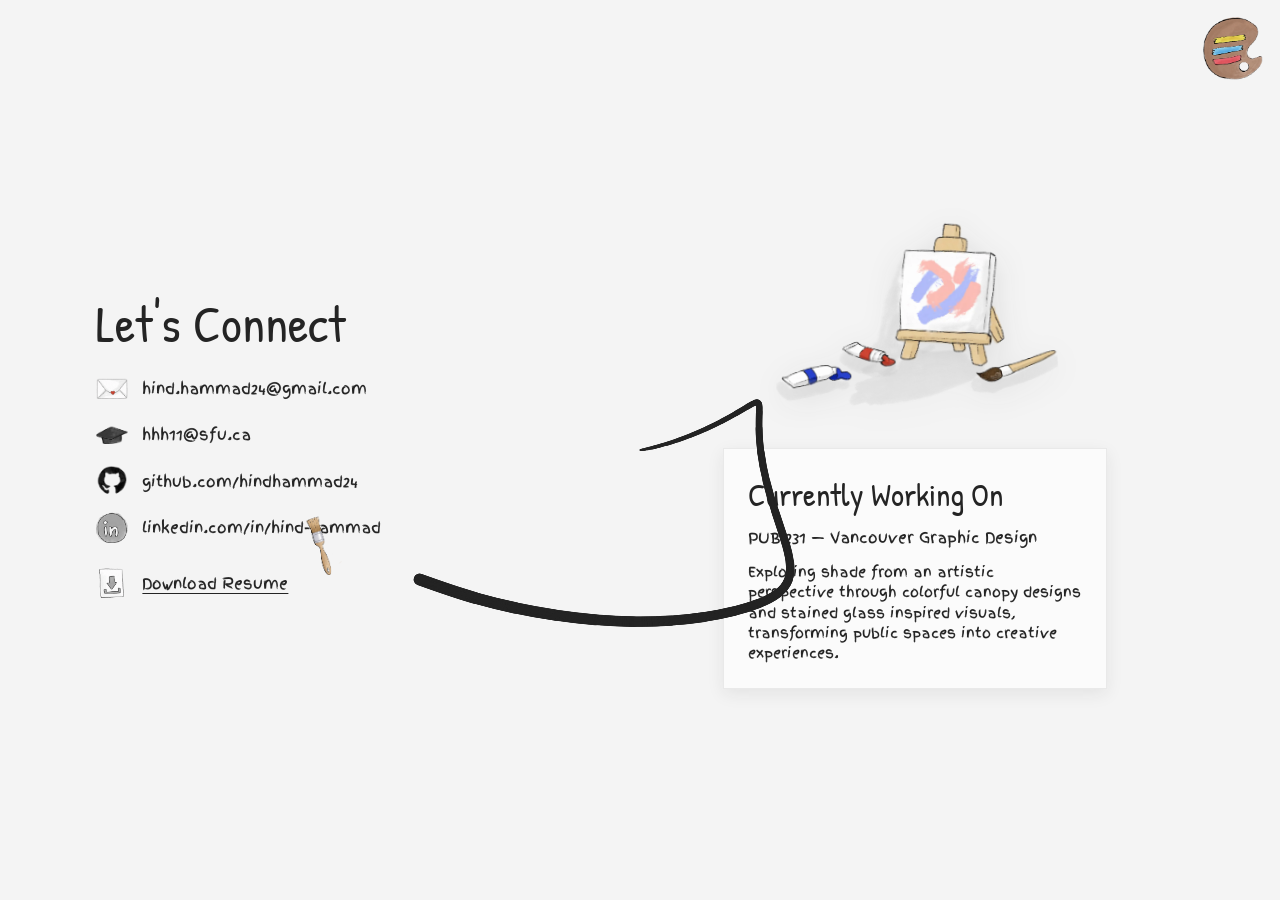
==== contact.html @ f07acc49 "Updated portfolio content with contactme" ====
<!DOCTYPE html>
<html lang="en">

<head>

    <meta charset="UTF-8" />
    <meta name="viewport" content="width=device-width, initial-scale=1.0" />

    <title>Contact | Hind Hammad</title>


    <!-- Global Styles ------------------------------------>

    <link rel="stylesheet" href="global/base.css">
    <link rel="stylesheet" href="global/cursor.css">
    <link rel="stylesheet" href="global/navbar.css">

    <!-- Contact Section --------------------------------->

    <link rel="stylesheet" href="sections/contact/contact.css">


</head>


<body>


    <!-- Paint Brush Cursor ------------------------------------->

    <canvas id="paint-canvas"></canvas>

    <div class="paint-cursor"></div>



    <!-- Paint Palette Navigation -------------------------------->

    <nav class="paint-nav" aria-label="Main navigation">


        <!-- Paint swatches -->

        <div class="paint-nav-swatches" id="paintNavSwatches">


            <a class="paint-swatch paint-swatch-1"
               href="index.html"
               aria-label="Home">


                <img class="swatch-image swatch-basic"
                     src="assets/navigation/swatch-basic.webp"
                     alt=""
                     aria-hidden="true">


                <img class="swatch-image swatch-colour"
                     src="assets/navigation/blue.webp"
                     alt=""
                     aria-hidden="true">


                <span>
                    Home
                </span>


            </a>




            <a class="paint-swatch paint-swatch-2"
               href="index.html#studio"
               aria-label="About me">


                <img class="swatch-image swatch-basic"
                     src="assets/navigation/swatch-basic.webp"
                     alt=""
                     aria-hidden="true">


                <img class="swatch-image swatch-colour"
                     src="assets/navigation/green.webp"
                     alt=""
                     aria-hidden="true">


                <span>
                    About Me
                </span>


            </a>




            <a class="paint-swatch paint-swatch-3"
               href="projects.html"
               aria-label="Projects">


                <img class="swatch-image swatch-basic"
                     src="assets/navigation/swatch-basic.webp"
                     alt=""
                     aria-hidden="true">


                <img class="swatch-image swatch-colour"
                     src="assets/navigation/yellow.webp"
                     alt=""
                     aria-hidden="true">


                <span>
                    Projects
                </span>


            </a>




            <a class="paint-swatch paint-swatch-4 active"
               href="contact.html"
               aria-label="Contact">


                <img class="swatch-image swatch-basic"
                     src="assets/navigation/swatch-basic.webp"
                     alt=""
                     aria-hidden="true">


                <img class="swatch-image swatch-colour"
                     src="assets/navigation/purple.webp"
                     alt=""
                     aria-hidden="true">


                <span>
                    Contact
                </span>


            </a>



        </div>




        <!-- Palette menu button -->

        <button class="paint-palette-button"
                id="paintPaletteButton"
                type="button"
                aria-label="Open navigation menu"
                aria-expanded="false"
                aria-controls="paintNavSwatches">


            <img class="palette-image palette-basic"
                 src="assets/navigation/palette-basic.webp"
                 alt=""
                 aria-hidden="true">


            <img class="palette-image palette-colour"
                 src="assets/navigation/palette-colour.webp"
                 alt=""
                 aria-hidden="true">


            <span class="visually-hidden">
                Menu
            </span>


        </button>


    </nav>





    <!-- Contact Section ---------------------------------------->


    <main>


        <section class="contact-section" id="contact">


            <div class="contact-container">



                <!-- Contact Information ----------------------->


                <div class="contact-info">


                    <h1>
                        Let's Connect
                    </h1>



                    <div class="contact-links">



                        <a href="mailto:hind.hammad24@gmail.com"
                           class="contact-link">


                            <div class="contact-icon">

                                <img class="icon-normal"
                                     src="assets/contact/email.webp"
                                     alt="Email">


                                <img class="icon-focus"
                                     src="assets/contact/email-focus.webp"
                                     alt="">


                            </div>


                            <span>
                                hind.hammad24@gmail.com
                            </span>


                        </a>






                        <a href="mailto:hhh11@sfu.ca"
                           class="contact-link">


                            <div class="contact-icon">

                                <img class="icon-normal"
                                     src="assets/contact/sfu.webp"
                                     alt="SFU Email">


                                <img class="icon-focus"
                                     src="assets/contact/sfu-focus.webp"
                                     alt="">


                            </div>


                            <span>
                                hhh11@sfu.ca
                            </span>


                        </a>







                        <a href="https://github.com/hindhammad24"
                           target="_blank"
                           class="contact-link">


                            <div class="contact-icon">


                                <img class="icon-normal"
                                     src="assets/contact/github.webp"
                                     alt="GitHub">


                                <img class="icon-focus"
                                     src="assets/contact/github-focus.webp"
                                     alt="">


                            </div>


                            <span>
                                github.com/hindhammad24
                            </span>


                        </a>







                        <a href="https://www.linkedin.com/in/hind-hammad/"
                           target="_blank"
                           class="contact-link">


                            <div class="contact-icon">


                                <img class="icon-normal"
                                     src="assets/contact/linkedin.webp"
                                     alt="LinkedIn">


                                <img class="icon-focus"
                                     src="assets/contact/linkedin-focus.webp"
                                     alt="">


                            </div>


                            <span>
                                linkedin.com/in/hind-hammad
                            </span>


                        </a>







                        <a href="assets/Hind_Hammad_Resume.pdf"
                           download
                           class="contact-link">


                            <div class="contact-icon">


                                <img class="icon-normal"
                                     src="assets/contact/resume.webp"
                                     alt="Resume">


                                <img class="icon-focus"
                                     src="assets/contact/resume-focus.webp"
                                     alt="">


                            </div>


                            <span>
                                Download Resume
                            </span>


                        </a>



                    </div>



                </div>







                <!-- Currently Working On ---------------------->



                <div class="current-work">



                    <img class="current-work-image"
                         src="assets/contact/currently-working.webp"
                         alt="Currently working on illustration">





                    <div class="current-work-content">


                        <h2>
                            Currently Working On
                        </h2>



                        <h3>
                            PUB 231 — Vancouver Graphic Design
                        </h3>



                        <p>
                            Exploring shade from an artistic perspective
                            through colorful canopy designs and stained
                            glass inspired visuals, transforming public
                            spaces into creative experiences.
                        </p>



                    </div>



                </div>




            </div>



        </section>



    </main>




    <!-- Scripts --------------------------------------------->

    <script src="global/cursor.js"></script>
    <script src="global/navbar.js"></script>
    <script src="sections/contact/contact.js"></script>


</body>


</html>
---- global/base.css ----
/* Design Rules---------------------------------------------- */
@import url('https://fonts.googleapis.com/css2?family=Finger+Paint&family=Patrick+Hand&display=swap');

:root {
  --bg: #F4F4F4;
  --white: #FFFFFF;
  --text: #242424;
  --text-soft: #000000;
  --surface: rgba(255, 255, 255, 0.70);
  --surface-hover: rgba(255, 255, 255, .35);
  --border-light: rgba(36, 36, 36, .08);

  --font-main: 'Finger Paint', cursive;
  --font-elegant: "Patrick Hand", cursive;

  --shadow-frame:
    0 .06rem 0 rgba(36, 36, 36, .08),
    0 .75rem 1.75rem rgba(0, 0, 0, .05),
    0 2.5rem 4.4rem rgba(0, 0, 0, .08);
}

/* General --------------------------------------------------- */
* {
  box-sizing: border-box;
}

body {
  margin: 0;
  overflow-x: hidden;
  font-family: var(--font-main);
  background: var(--bg);
  color: var(--text);
}

body.board-open {
  overflow: hidden;
}
---- global/cursor.css ----
/* Paint Brush Cursor -------------------------------------- */
html,
body {
  cursor: none;
}

#paint-canvas {
  position: fixed;
  inset: 0;
  z-index: 9998;
  pointer-events: none;
}

.paint-cursor {
  position: fixed;
  width: 6rem;
  height: 6rem;

  background-image: url("../assets/cursor/brush.webp");
  background-size: contain;
  background-repeat: no-repeat;

  pointer-events: none;
  transform: translate(-50%, -50%);

  z-index: 9999;
}


@media (max-width: 75rem) {
  .paint-cursor {
    width: 4rem;
    height: 4rem;
  }
}

@media (max-width: 48rem) {
   .paint-cursor {
    width: 3rem;
    height: 3rem;
  }
}
---- global/navbar.css ----
/* Paint Palette Navigation --------------------------------- */

.paint-nav {
  --palette-size: clamp(3rem, 9vw, 4rem);
  --swatch-width: clamp(6rem, 13vw, 9rem);
  --swatch-height: clamp(2rem, 5vw, 3rem);

  position: fixed;
  top: 1rem;
  right: 1rem;
  z-index: 2000;

  width: var(--palette-size);
  height: var(--palette-size);

  pointer-events: none;
}

/* Palette button ------------------------------------------- */

.paint-palette-button {
  position: absolute;
  top: 0;
  right: 0;
  z-index: 20;

  width: var(--palette-size);
  height: var(--palette-size);

  margin: 0;
  padding: 0;

  border: 0;
  background: transparent;

  cursor: pointer;
  pointer-events: auto;

  transition:
    transform 0.35s cubic-bezier(.2, .8, .2, 1),
    filter 0.35s ease;
}

.paint-palette-button:hover {
  transform: scale(1.06) rotate(3deg);
}

.paint-palette-button:active {
  transform: scale(0.98) rotate(-2deg);
}

.paint-palette-button:focus-visible {
  outline: 0.15rem solid currentColor;
  outline-offset: 0.3rem;
  border-radius: 50%;
}

.palette-image {
  position: absolute;
  inset: 0;

  width: 100%;
  height: 100%;

  object-fit: contain;

  transition:
    opacity 0.3s ease,
    transform 0.4s cubic-bezier(.2, .8, .2, 1);
}

.palette-basic {
  opacity: 1;
}

.palette-colour {
  opacity: 0;
}

/* Show coloured palette when hovered, focused, or open */

.paint-palette-button:hover .palette-basic,
.paint-palette-button:focus-visible .palette-basic,
.paint-nav.is-open .palette-basic {
  opacity: 0;
}

.paint-palette-button:hover .palette-colour,
.paint-palette-button:focus-visible .palette-colour,
.paint-nav.is-open .palette-colour {
  opacity: 1;
}

.paint-nav.is-open .paint-palette-button {
  transform: rotate(8deg);
}

/* Swatch container ----------------------------------------- */

.paint-nav-swatches {
  position: absolute;
  top: 0;
  right: 0;

  width: var(--palette-size);
  height: var(--palette-size);

  pointer-events: none;
}

/* Individual swatches -------------------------------------- */

.paint-swatch {
  position: absolute;
  top: 50%;
  right: 50%;
  z-index: 5;

  width: var(--swatch-width);
  height: var(--swatch-height);

  color: var(--text, #242424);
  text-decoration: none;

  opacity: 0;
  visibility: hidden;

  transform:
    translate(50%, -50%)
    translate(0, 0)
    rotate(0deg)
    scale(0.3);

  transform-origin: right center;

  pointer-events: none;

  transition:
    transform 0.55s cubic-bezier(.18, .89, .32, 1.28),
    opacity 0.25s ease,
    visibility 0s linear 0.55s,
    filter 0.25s ease;

  transition-delay: 0s;
}

.swatch-image {
  position: absolute;
  inset: 0;

  width: 100%;
  height: 100%;

  object-fit: contain;

  transition:
    opacity 0.25s ease,
    transform 0.3s ease;
}

.swatch-basic {
  opacity: 1;
}

.swatch-colour {
  opacity: 0;
}

/* Swatch text */

.paint-swatch span {
  position: absolute;
  inset: 0;
  z-index: 3;

  display: flex;
  align-items: center;
  justify-content: center;

  padding: 0.5rem 1rem;

  color: inherit;

  font-family: inherit;
  font-size: clamp(0.72rem, 1vw, 0.92rem);
  font-weight: 700;
  line-height: 1;
  text-align: center;
  white-space: nowrap;

  pointer-events: none;

  transition:
    transform 0.3s ease,
    color 0.3s ease;
}

/* Open menu ------------------------------------------------- */

.paint-nav.is-open .paint-nav-swatches {
  pointer-events: auto;
}

.paint-nav.is-open .paint-swatch {
  opacity: 1;
  visibility: visible;
  pointer-events: auto;

  transition:
    transform 0.55s cubic-bezier(.18, .89, .32, 1.28),
    opacity 0.25s ease,
    visibility 0s linear 0s,
    filter 0.25s ease;
}

/*
  These positions create a curved fan opening to the left
  and downward from the palette.
*/

.paint-nav.is-open .paint-swatch-1 {
  transform:
    translate(50%, -50%)
    translate(-6rem, 0.5rem)
    rotate(-4deg)
    scale(1);

  transition-delay: 0.04s;
}

.paint-nav.is-open .paint-swatch-2 {
  transform:
    translate(50%, -50%)
    translate(-13rem, 0.2rem)
    rotate(3deg)
    scale(1);

  transition-delay: 0.08s;
}

.paint-nav.is-open .paint-swatch-3 {
  transform:
    translate(50%, -50%)
    translate(-20rem, 0.6rem)
    rotate(-2deg)
    scale(1);

  transition-delay: 0.12s;
}

.paint-nav.is-open .paint-swatch-4 {
  transform:
    translate(50%, -50%)
    translate(-27rem, 0.1rem)
    rotate(4deg)
    scale(1);

  transition-delay: 0.16s;
}

/* Swatch hover and keyboard focus -------------------------- */
.paint-nav.is-open .paint-swatch-1:hover,
.paint-nav.is-open .paint-swatch-1:focus-visible {
  transform:
    translate(50%, -50%)
    translate(-6rem, 0.5rem)
    rotate(-2deg)
    scale(1.14);
}

.paint-nav.is-open .paint-swatch-2:hover,
.paint-nav.is-open .paint-swatch-2:focus-visible {
  transform:
    translate(50%, -50%)
    translate(-13rem, 0.2rem)
    rotate(5deg)
    scale(1.14);
}

.paint-nav.is-open .paint-swatch-3:hover,
.paint-nav.is-open .paint-swatch-3:focus-visible {
  transform:
    translate(50%, -50%)
    translate(-20rem, 0.6rem)
    rotate(0deg)
    scale(1.14);
}

.paint-nav.is-open .paint-swatch-4:hover,
.paint-nav.is-open .paint-swatch-4:focus-visible {
  transform:
    translate(50%, -50%)
    translate(-27rem, 0.1rem)
    rotate(6deg)
    scale(1.14);
}

.paint-swatch:hover .swatch-basic,
.paint-swatch:focus-visible .swatch-basic {
  opacity: 0;
}

.paint-swatch:hover .swatch-colour,
.paint-swatch:focus-visible .swatch-colour {
  opacity: 1;
}

.paint-swatch:hover span,
.paint-swatch:focus-visible span {
  transform: scale(1.02);
}

.paint-swatch:focus-visible {
  outline: 0.15rem solid currentColor;
  outline-offset: 0.15rem;
}

/* Screen-reader-only text ---------------------------------- */

.visually-hidden {
  position: absolute;

  width: 1px;
  height: 1px;

  padding: 0;
  margin: -1px;

  overflow: hidden;
  clip: rect(0, 0, 0, 0);
  white-space: nowrap;

  border: 0;
}

/* Smaller screens ------------------------------------------ */

@media (max-width: 700px) {
  .paint-nav {
    --palette-size: 5.5rem;
    --swatch-width: 9rem;
    --swatch-height: 3.4rem;

    top: 0.6rem;
    right: 0.6rem;
  }

  .paint-nav.is-open .paint-swatch-1 {
    transform:
      translate(50%, -50%)
      translate(-5rem, 1rem)
      rotate(-6deg)
      scale(1);
  }

  .paint-nav.is-open .paint-swatch-2 {
    transform:
      translate(50%, -50%)
      translate(-5.8rem, 4.2rem)
      rotate(-3deg)
      scale(1);
  }

  .paint-nav.is-open .paint-swatch-3 {
    transform:
      translate(50%, -50%)
      translate(-6rem, 7.4rem)
      rotate(1deg)
      scale(1);
  }

  .paint-nav.is-open .paint-swatch-4 {
    transform:
      translate(50%, -50%)
      translate(-5.8rem, 10.6rem)
      rotate(4deg)
      scale(1);
  }

}

/* Reduced-motion accessibility ----------------------------- */

@media (prefers-reduced-motion: reduce) {
  .paint-palette-button,
  .palette-image,
  .paint-swatch,
  .swatch-image,
  .paint-swatch span {
    transition-duration: 0.01ms !important;
    animation-duration: 0.01ms !important;
  }
}
---- sections/contact/contact.css ----
/* CONTACT SECTION -------------------------------------------- */


.contact-section {

    width: 100%;
    min-height: 100svh;

    display: flex;
    align-items: center;
    justify-content: center;

    padding:
        clamp(5rem, 8vw, 8rem)
        clamp(1.25rem, 4vw, 4rem);

}





.contact-container {

    width: min(100%, 68rem);

    display: grid;

    grid-template-columns:
        minmax(0, .9fr)
        minmax(0, 1fr);

    gap: clamp(2.5rem, 5vw, 5rem);

    align-items: center;

}





/* CONTACT INFORMATION --------------------------------------- */


.contact-info {

    display: flex;

    flex-direction: column;

    gap: clamp(1.2rem, 2vw, 2rem);

}





.contact-info h1 {

    margin: 0;

    font-family: var(--font-elegant);

    font-size: clamp(2.5rem, 4vw, 4rem);

    font-weight: 500;

    line-height: .9;

    color: var(--text);

}





.contact-links {

    display: flex;

    flex-direction: column;

    gap: .9rem;

}





.contact-link {

    display: flex;

    align-items: center;

    gap: .9rem;

    text-decoration: none;

    color: var(--text);

    font-family: var(--font-main);

    font-size: clamp(.9rem, 1.2vw, 1.1rem);

    transition:
        transform .3s ease;

}





.contact-link:hover {

    transform: translateX(.35rem);

}





/* ICONS ---------------------------------------------------- */


.contact-icon {

    position: relative;

    width: clamp(2rem, 2.5vw, 2.5rem);

    aspect-ratio: 1;

    flex-shrink: 0;

}





.contact-icon img {

    position: absolute;

    inset: 0;

    width: 100%;

    height: 100%;

    object-fit: contain;

    transition:
        opacity .25s ease,
        transform .25s ease;

}





.icon-focus {

    opacity: 0;

}





.contact-link:hover .icon-normal {

    opacity: 0;

}





.contact-link:hover .icon-focus {

    opacity: 1;

    transform: scale(1.08);

}






/* RESUME --------------------------------------------------- */


.contact-link:last-child {

    margin-top: .6rem;

}





.contact-link:last-child span {

    text-decoration: underline;

    text-underline-offset: .25rem;

}







/* CURRENTLY WORKING ON ------------------------------------ */


.current-work {

    position: relative;

    display: flex;

    flex-direction: column;

    align-items: center;

    gap: clamp(1rem, 2vw, 1.5rem);

}





.current-work-image {

    width:

        clamp(12rem, 22vw, 18rem);

    height: auto;

    object-fit: contain;

    transform: rotate(-2deg);


    filter:

        drop-shadow(0 .6rem 1rem rgba(36,36,36,.12));


    transition:

        transform .4s ease;

}





.current-work:hover .current-work-image {

    transform:

        rotate(1deg)

        translateY(-.35rem);

}







.current-work-content {


    width: min(100%, 24rem);


    padding:

        clamp(1rem, 2vw, 1.5rem);


    background:

        rgba(255,255,255,.7);


    border:

        1px solid var(--border-light);


    box-shadow:

        0 .3rem 1rem rgba(36,36,36,.08);


}





.current-work-content h2 {


    margin: 0 0 .6rem;


    font-family: var(--font-elegant);


    font-size: clamp(1.8rem, 2.5vw, 2.5rem);


    font-weight: 500;


}





.current-work-content h3 {


    margin: 0 0 .8rem;


    font-family: var(--font-main);


    font-size: clamp(.9rem, 1.2vw, 1.1rem);


    font-weight: 400;


}





.current-work-content p {


    margin: 0;


    font-family: var(--font-main);


    line-height: 1.5;


    font-size: clamp(.85rem, 1vw, 1rem);


}







/* RESPONSIVE ---------------------------------------------- */


@media (max-width: 900px) {


    .contact-container {

        grid-template-columns: 1fr;

        gap: 3rem;

    }



    /* Contact stays first */

    .contact-info {

        order: 1;

    }



    .current-work {

        order: 2;

    }



}







@media (max-width: 500px) {


    .contact-section {

        padding-top: 6rem;

    }



    .contact-link {

        font-size: .95rem;

    }


}
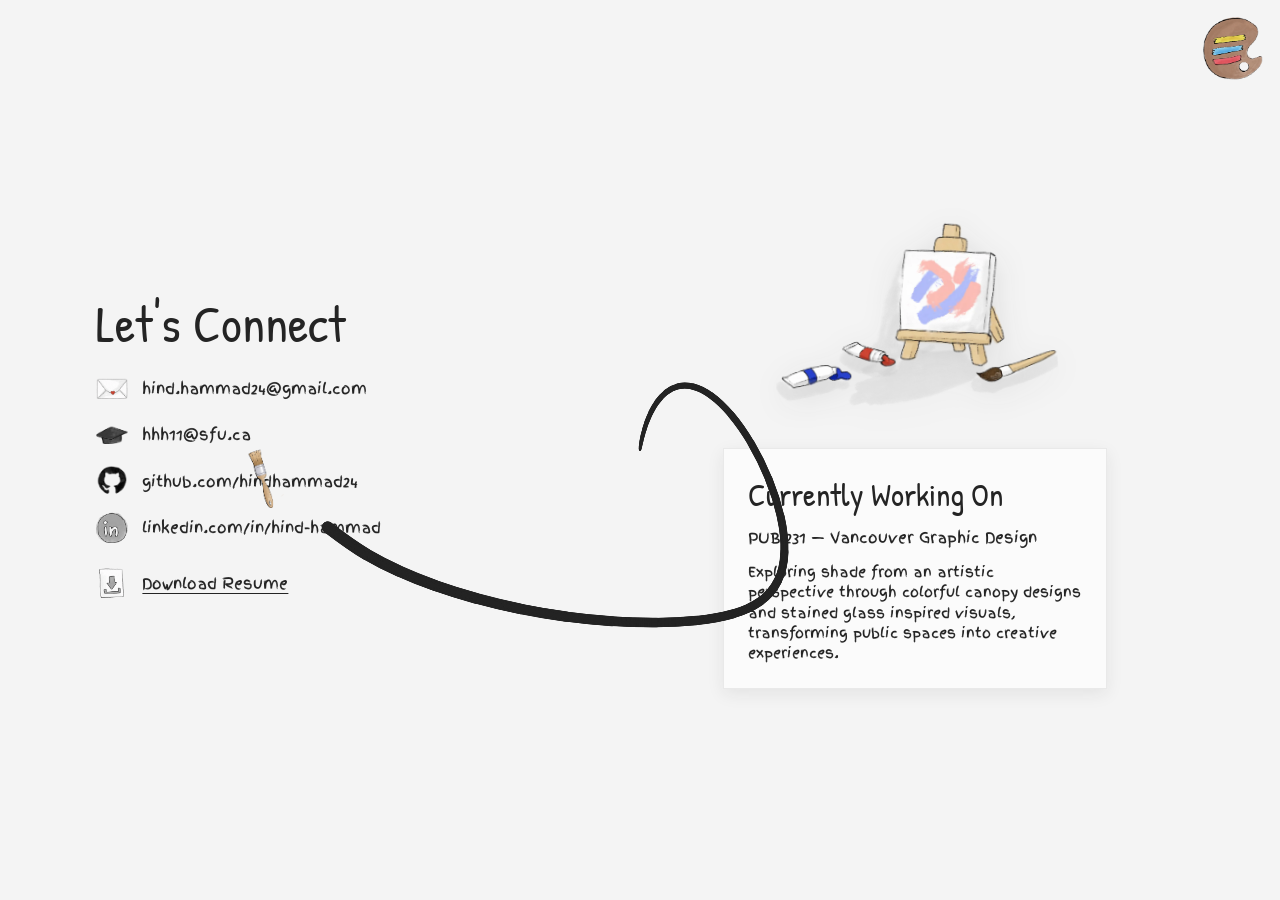
==== commit 1b887bec: "Fix HTML validation issues" ====
--- a/contact.html
+++ b/contact.html
@@ -3,8 +3,8 @@
 
 <head>
 
-    <meta charset="UTF-8" />
-    <meta name="viewport" content="width=device-width, initial-scale=1.0" />
+    <meta charset="UTF-8">
+    <meta name="viewport" content="width=device-width, initial-scale=1.0">
 
     <title>Contact | Hind Hammad</title>
 
@@ -51,13 +51,13 @@
 
                 <img class="swatch-image swatch-basic"
                      src="assets/navigation/swatch-basic.webp"
-                     alt=""
+                     alt="basic gray swatch of paint"
                      aria-hidden="true">
 
 
                 <img class="swatch-image swatch-colour"
                      src="assets/navigation/blue.webp"
-                     alt=""
+                     alt="color paint swatch blue"
                      aria-hidden="true">
 
 
@@ -78,13 +78,13 @@
 
                 <img class="swatch-image swatch-basic"
                      src="assets/navigation/swatch-basic.webp"
-                     alt=""
+                     alt="basic gray swatch of paint"
                      aria-hidden="true">
 
 
                 <img class="swatch-image swatch-colour"
                      src="assets/navigation/green.webp"
-                     alt=""
+                     alt=" green swatch of paint"
                      aria-hidden="true">
 
 
@@ -105,13 +105,13 @@
 
                 <img class="swatch-image swatch-basic"
                      src="assets/navigation/swatch-basic.webp"
-                     alt=""
+                     alt="asic gray swatch of paint"
                      aria-hidden="true">
 
 
                 <img class="swatch-image swatch-colour"
                      src="assets/navigation/yellow.webp"
-                     alt=""
+                     alt=" yellow swatch of paint"
                      aria-hidden="true">
 
 
@@ -132,13 +132,13 @@
 
                 <img class="swatch-image swatch-basic"
                      src="assets/navigation/swatch-basic.webp"
-                     alt=""
+                     alt="basic gray swatch of paint"
                      aria-hidden="true">
 
 
                 <img class="swatch-image swatch-colour"
                      src="assets/navigation/purple.webp"
-                     alt=""
+                     alt=" purple swatch of paint"
                      aria-hidden="true">
 
 
@@ -168,13 +168,13 @@
 
             <img class="palette-image palette-basic"
                  src="assets/navigation/palette-basic.webp"
-                 alt=""
+                 alt="paint pallete"
                  aria-hidden="true">
 
 
             <img class="palette-image palette-colour"
                  src="assets/navigation/palette-colour.webp"
-                 alt=""
+                 alt=" paint pallete with hover "
                  aria-hidden="true">
 
 
@@ -234,7 +234,7 @@
 
                                 <img class="icon-focus"
                                      src="assets/contact/email-focus.webp"
-                                     alt="">
+                                     alt="email with hover effect">
 
 
                             </div>
@@ -265,7 +265,7 @@
 
                                 <img class="icon-focus"
                                      src="assets/contact/sfu-focus.webp"
-                                     alt="">
+                                     alt="sfu email hover ">
 
 
                             </div>
@@ -299,7 +299,7 @@
 
                                 <img class="icon-focus"
                                      src="assets/contact/github-focus.webp"
-                                     alt="">
+                                     alt="github hover">
 
 
                             </div>
@@ -333,7 +333,7 @@
 
                                 <img class="icon-focus"
                                      src="assets/contact/linkedin-focus.webp"
-                                     alt="">
+                                     alt="lindkin hover ">
 
 
                             </div>
@@ -367,7 +367,7 @@
 
                                 <img class="icon-focus"
                                      src="assets/contact/resume-focus.webp"
-                                     alt="">
+                                     alt="hover effec for resume">
 
 
                             </div>
--- a/global/cursor.css
+++ b/global/cursor.css
@@ -35,9 +35,16 @@
   }
 }
 
-@media (max-width: 48rem) {
-   .paint-cursor {
-    width: 3rem;
-    height: 3rem;
-  }
+@media (max-width:48rem){
+
+    html,
+    body {
+        cursor: auto;
+    }
+
+    #paint-canvas,
+    .paint-cursor {
+        display:none;
+    }
+
 }
--- a/global/navbar.css
+++ b/global/navbar.css
@@ -296,12 +296,14 @@
 }
 
 .paint-swatch:hover .swatch-basic,
-.paint-swatch:focus-visible .swatch-basic {
+.paint-swatch:focus-visible .swatch-basic,
+.paint-swatch:active .swatch-basic {
   opacity: 0;
 }
 
 .paint-swatch:hover .swatch-colour,
-.paint-swatch:focus-visible .swatch-colour {
+.paint-swatch:focus-visible .swatch-colour,
+.paint-swatch:active .swatch-colour {
   opacity: 1;
 }
 
@@ -337,45 +339,82 @@
 
 @media (max-width: 700px) {
   .paint-nav {
-    --palette-size: 5.5rem;
+        --palette-size: 3.5rem;
     --swatch-width: 9rem;
     --swatch-height: 3.4rem;
-
-    top: 0.6rem;
-    right: 0.6rem;
+top: 0.8rem;
+    right: 0.8rem;
   }
-
-  .paint-nav.is-open .paint-swatch-1 {
+.paint-nav.is-open .paint-swatch-1 {
+  transform:
+    translate(50%, -50%)
+    translate(-5.8rem, 10.6rem)
+    rotate(4deg)
+    scale(1);
+}
+
+.paint-nav.is-open .paint-swatch-2 {
+  transform:
+    translate(50%, -50%)
+    translate(-6rem, 7.4rem)
+    rotate(1deg)
+    scale(1);
+}
+
+.paint-nav.is-open .paint-swatch-3 {
+  transform:
+    translate(50%, -50%)
+    translate(-5.8rem, 4.2rem)
+    rotate(-3deg)
+    scale(1);
+}
+
+.paint-nav.is-open .paint-swatch-4 {
+  transform:
+    translate(50%, -50%)
+    translate(-5rem, 1rem)
+    rotate(-6deg)
+    scale(1);
+}
+
+.paint-nav.is-open .paint-swatch-1:hover,
+.paint-nav.is-open .paint-swatch-1:focus-visible {
     transform:
       translate(50%, -50%)
-      translate(-5rem, 1rem)
-      rotate(-6deg)
-      scale(1);
-  }
-
-  .paint-nav.is-open .paint-swatch-2 {
+      translate(-5.8rem,10.6rem)
+      rotate(4deg)
+      scale(1.04);
+}
+
+
+.paint-nav.is-open .paint-swatch-2:hover,
+.paint-nav.is-open .paint-swatch-2:focus-visible {
     transform:
       translate(50%, -50%)
-      translate(-5.8rem, 4.2rem)
-      rotate(-3deg)
-      scale(1);
-  }
-
-  .paint-nav.is-open .paint-swatch-3 {
+      translate(-6rem,7.4rem)
+      rotate(1deg)
+      scale(1.04);
+}
+
+.paint-nav.is-open .paint-swatch-3:hover,
+.paint-nav.is-open .paint-swatch-3:focus-visible {
     transform:
       translate(50%, -50%)
-      translate(-6rem, 7.4rem)
-      rotate(1deg)
-      scale(1);
-  }
-
-  .paint-nav.is-open .paint-swatch-4 {
+      translate(-5.8rem,4.2rem)
+      rotate(-3deg)
+      scale(1.04);
+}
+
+
+.paint-nav.is-open .paint-swatch-4:hover,
+.paint-nav.is-open .paint-swatch-4:focus-visible {
     transform:
       translate(50%, -50%)
-      translate(-5.8rem, 10.6rem)
-      rotate(4deg)
-      scale(1);
-  }
+      translate(-5rem,1rem)
+      rotate(-6deg)
+      scale(1.04);
+}
+
 
 }
 
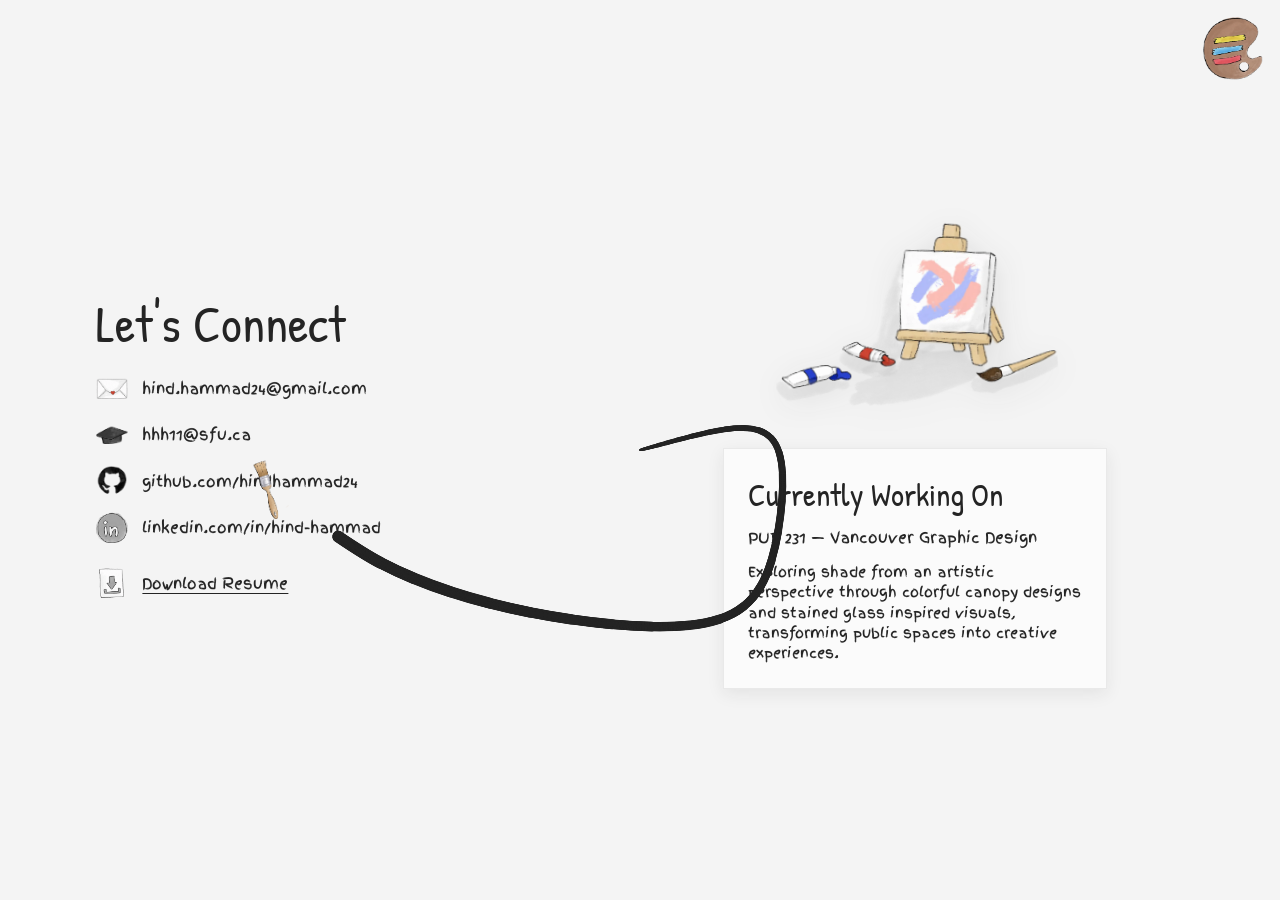
==== commit c782ea23: "Document and comment on why and how" ====
--- a/contact.html
+++ b/contact.html
@@ -1,145 +1,89 @@
 <!DOCTYPE html>
 <html lang="en">
+<!--
+This file controls the structure of the contact page of my portfolio.
+The contact page was designed as the final connection point between
+my work and the visitor. Instead of creating a traditional contact
+form, I created a simple interactive layout that combines my contact
+information with a visual representation of my current creative work.
+
+The page continues the handmade visual language used throughout the
+portfolio through custom icons, artwork, and the paint navigation system.
+-->
 
 <head>
-
     <meta charset="UTF-8">
     <meta name="viewport" content="width=device-width, initial-scale=1.0">
 
     <title>Contact | Hind Hammad</title>
 
-
-    <!-- Global Styles ------------------------------------>
-
+    <!-- Global Styles -->
     <link rel="stylesheet" href="global/base.css">
     <link rel="stylesheet" href="global/cursor.css">
     <link rel="stylesheet" href="global/navbar.css">
 
-    <!-- Contact Section --------------------------------->
-
+    <!-- Contact Section -->
     <link rel="stylesheet" href="sections/contact/contact.css">
-
-
 </head>
 
 
 <body>
 
-
-    <!-- Paint Brush Cursor ------------------------------------->
-
+    <!-- Paint Brush Cursor-->
     <canvas id="paint-canvas"></canvas>
-
     <div class="paint-cursor"></div>
 
-
-
-    <!-- Paint Palette Navigation -------------------------------->
-
+    <!-- Paint Palette Navigation -->
     <nav class="paint-nav" aria-label="Main navigation">
 
-
         <!-- Paint swatches -->
-
         <div class="paint-nav-swatches" id="paintNavSwatches">
 
-
-            <a class="paint-swatch paint-swatch-1"
-               href="index.html"
-               aria-label="Home">
-
-
-                <img class="swatch-image swatch-basic"
-                     src="assets/navigation/swatch-basic.webp"
-                     alt="basic gray swatch of paint"
-                     aria-hidden="true">
-
-
-                <img class="swatch-image swatch-colour"
-                     src="assets/navigation/blue.webp"
-                     alt="color paint swatch blue"
-                     aria-hidden="true">
-
-
-                <span>
-                    Home
-                </span>
-
-
+            <a class="paint-swatch paint-swatch-1" href="index.html" aria-label="Home">
+
+                <img class="swatch-image swatch-basic" src="assets/navigation/swatch-basic.webp"
+                    alt="basic gray swatch of paint" aria-hidden="true">
+
+                <img class="swatch-image swatch-colour" src="assets/navigation/blue.webp" alt="color paint swatch blue"
+                    aria-hidden="true">
+
+                <span>Home</span>
             </a>
 
-
-
-
-            <a class="paint-swatch paint-swatch-2"
-               href="index.html#studio"
-               aria-label="About me">
-
-
-                <img class="swatch-image swatch-basic"
-                     src="assets/navigation/swatch-basic.webp"
-                     alt="basic gray swatch of paint"
-                     aria-hidden="true">
-
-
-                <img class="swatch-image swatch-colour"
-                     src="assets/navigation/green.webp"
-                     alt=" green swatch of paint"
-                     aria-hidden="true">
-
-
-                <span>
-                    About Me
-                </span>
-
-
+            <a class="paint-swatch paint-swatch-2" href="index.html#studio" aria-label="About me">
+
+                <img class="swatch-image swatch-basic" src="assets/navigation/swatch-basic.webp"
+                    alt="basic gray swatch of paint" aria-hidden="true">
+
+                <img class="swatch-image swatch-colour" src="assets/navigation/green.webp" alt=" green swatch of paint"
+                    aria-hidden="true">
+
+                <span> About Me</span>
             </a>
 
-
-
-
-            <a class="paint-swatch paint-swatch-3"
-               href="projects.html"
-               aria-label="Projects">
-
-
-                <img class="swatch-image swatch-basic"
-                     src="assets/navigation/swatch-basic.webp"
-                     alt="asic gray swatch of paint"
-                     aria-hidden="true">
-
-
-                <img class="swatch-image swatch-colour"
-                     src="assets/navigation/yellow.webp"
-                     alt=" yellow swatch of paint"
-                     aria-hidden="true">
-
+            <a class="paint-swatch paint-swatch-3" href="projects.html" aria-label="Projects">
+
+                <img class="swatch-image swatch-basic" src="assets/navigation/swatch-basic.webp"
+                    alt="asic gray swatch of paint" aria-hidden="true">
+
+                <img class="swatch-image swatch-colour" src="assets/navigation/yellow.webp"
+                    alt=" yellow swatch of paint" aria-hidden="true">
 
                 <span>
                     Projects
                 </span>
 
-
             </a>
 
-
-
-
-            <a class="paint-swatch paint-swatch-4 active"
-               href="contact.html"
-               aria-label="Contact">
-
-
-                <img class="swatch-image swatch-basic"
-                     src="assets/navigation/swatch-basic.webp"
-                     alt="basic gray swatch of paint"
-                     aria-hidden="true">
-
-
-                <img class="swatch-image swatch-colour"
-                     src="assets/navigation/purple.webp"
-                     alt=" purple swatch of paint"
-                     aria-hidden="true">
+            <a class="paint-swatch paint-swatch-4 active" href="contact.html" aria-label="Contact">
+
+
+                <img class="swatch-image swatch-basic" src="assets/navigation/swatch-basic.webp"
+                    alt="basic gray swatch of paint" aria-hidden="true">
+
+
+                <img class="swatch-image swatch-colour" src="assets/navigation/purple.webp"
+                    alt=" purple swatch of paint" aria-hidden="true">
 
 
                 <span>
@@ -149,34 +93,17 @@
 
             </a>
 
-
-
         </div>
 
-
-
-
         <!-- Palette menu button -->
-
-        <button class="paint-palette-button"
-                id="paintPaletteButton"
-                type="button"
-                aria-label="Open navigation menu"
-                aria-expanded="false"
-                aria-controls="paintNavSwatches">
-
-
-            <img class="palette-image palette-basic"
-                 src="assets/navigation/palette-basic.webp"
-                 alt="paint pallete"
-                 aria-hidden="true">
-
-
-            <img class="palette-image palette-colour"
-                 src="assets/navigation/palette-colour.webp"
-                 alt=" paint pallete with hover "
-                 aria-hidden="true">
-
+        <button class="paint-palette-button" id="paintPaletteButton" type="button" aria-label="Open navigation menu"
+            aria-expanded="false" aria-controls="paintNavSwatches">
+
+            <img class="palette-image palette-basic" src="assets/navigation/palette-basic.webp" alt="paint pallete"
+                aria-hidden="true">
+
+            <img class="palette-image palette-colour" src="assets/navigation/palette-colour.webp"
+                alt=" paint pallete with hover " aria-hidden="true">
 
             <span class="visually-hidden">
                 Menu
@@ -185,29 +112,22 @@
 
         </button>
 
-
     </nav>
 
-
-
-
-
-    <!-- Contact Section ---------------------------------------->
-
-
+    <!-- ..... PERSONAL CONNECTIONS ..... -->
+    <!--
+    The contact links are presented as interactive objects instead of
+    simple text links.
+    Each icon has a custom illustrated hover state to keep the interaction
+    consistent with the handmade style used throughout the portfolio.
+    -->
     <main>
 
-
         <section class="contact-section" id="contact">
 
-
             <div class="contact-container">
 
-
-
-                <!-- Contact Information ----------------------->
-
-
+                <!-- Contact Information -->
                 <div class="contact-info">
 
 
@@ -221,20 +141,21 @@
 
 
 
-                        <a href="mailto:hind.hammad24@gmail.com"
-                           class="contact-link">
-
-
-                            <div class="contact-icon">
-
-                                <img class="icon-normal"
-                                     src="assets/contact/email.webp"
-                                     alt="Email">
-
-
-                                <img class="icon-focus"
-                                     src="assets/contact/email-focus.webp"
-                                     alt="email with hover effect">
+                        <a href="mailto:hind.hammad24@gmail.com" class="contact-link">
+
+                            <!--
+                            Each icon contains two states:
+                            a normal version and a focused version that appears during interaction.
+                            This allows the contact section to feel more like an interactive
+                            interface rather than a static list.
+                            -->
+                            <div class="contact-icon">
+
+                                <img class="icon-normal" src="assets/contact/email.webp" alt="Email">
+
+
+                                <img class="icon-focus" src="assets/contact/email-focus.webp"
+                                    alt="email with hover effect">
 
 
                             </div>
@@ -247,25 +168,15 @@
 
                         </a>
 
-
-
-
-
-
-                        <a href="mailto:hhh11@sfu.ca"
-                           class="contact-link">
-
-
-                            <div class="contact-icon">
-
-                                <img class="icon-normal"
-                                     src="assets/contact/sfu.webp"
-                                     alt="SFU Email">
-
-
-                                <img class="icon-focus"
-                                     src="assets/contact/sfu-focus.webp"
-                                     alt="sfu email hover ">
+                        <a href="mailto:hhh11@sfu.ca" class="contact-link">
+
+
+                            <div class="contact-icon">
+
+                                <img class="icon-normal" src="assets/contact/sfu.webp" alt="SFU Email">
+
+
+                                <img class="icon-focus" src="assets/contact/sfu-focus.webp" alt="sfu email hover ">
 
 
                             </div>
@@ -278,28 +189,16 @@
 
                         </a>
 
-
-
-
-
-
-
-                        <a href="https://github.com/hindhammad24"
-                           target="_blank"
-                           class="contact-link">
-
-
-                            <div class="contact-icon">
-
-
-                                <img class="icon-normal"
-                                     src="assets/contact/github.webp"
-                                     alt="GitHub">
-
-
-                                <img class="icon-focus"
-                                     src="assets/contact/github-focus.webp"
-                                     alt="github hover">
+                        <a href="https://github.com/hindhammad24" target="_blank" class="contact-link">
+
+
+                            <div class="contact-icon">
+
+
+                                <img class="icon-normal" src="assets/contact/github.webp" alt="GitHub">
+
+
+                                <img class="icon-focus" src="assets/contact/github-focus.webp" alt="github hover">
 
 
                             </div>
@@ -312,28 +211,16 @@
 
                         </a>
 
-
-
-
-
-
-
-                        <a href="https://www.linkedin.com/in/hind-hammad/"
-                           target="_blank"
-                           class="contact-link">
-
-
-                            <div class="contact-icon">
-
-
-                                <img class="icon-normal"
-                                     src="assets/contact/linkedin.webp"
-                                     alt="LinkedIn">
-
-
-                                <img class="icon-focus"
-                                     src="assets/contact/linkedin-focus.webp"
-                                     alt="lindkin hover ">
+                        <a href="https://www.linkedin.com/in/hind-hammad/" target="_blank" class="contact-link">
+
+
+                            <div class="contact-icon">
+
+
+                                <img class="icon-normal" src="assets/contact/linkedin.webp" alt="LinkedIn">
+
+
+                                <img class="icon-focus" src="assets/contact/linkedin-focus.webp" alt="lindkin hover ">
 
 
                             </div>
@@ -346,28 +233,22 @@
 
                         </a>
 
-
-
-
-
-
-
-                        <a href="assets/Hind_Hammad_Resume.pdf"
-                           download
-                           class="contact-link">
-
-
-                            <div class="contact-icon">
-
-
-                                <img class="icon-normal"
-                                     src="assets/contact/resume.webp"
-                                     alt="Resume">
-
-
-                                <img class="icon-focus"
-                                     src="assets/contact/resume-focus.webp"
-                                     alt="hover effec for resume">
+                        <!--
+                        The resume download is included as another contact action so visitors
+                        can quickly access a formal version of my background and experience.
+                        i still dont have it though 
+                        -->
+                        <a href="assets/Hind_Hammad_Resume.pdf" download class="contact-link">
+
+
+                            <div class="contact-icon">
+
+
+                                <img class="icon-normal" src="assets/contact/resume.webp" alt="Resume">
+
+
+                                <img class="icon-focus" src="assets/contact/resume-focus.webp"
+                                    alt="hover effec for resume">
 
 
                             </div>
@@ -388,42 +269,32 @@
 
                 </div>
 
-
-
-
-
-
-
-                <!-- Currently Working On ---------------------->
-
-
-
+                <!-- ..... CURRENT CREATIVE WORK ..... -->
+                <!--
+                I added this section to show ongoing exploration instead of making
+                the portfolio feel like a finished archive.
+                It allows visitors to see what I am currently designing and connects
+                the contact page back to my creative process.
+                -->
                 <div class="current-work">
 
-
-
-                    <img class="current-work-image"
-                         src="assets/contact/currently-working.webp"
-                         alt="Currently working on illustration">
-
-
-
-
+                    <img class="current-work-image" src="assets/contact/currently-working.webp"
+                        alt="Currently working on illustration">
 
                     <div class="current-work-content">
-
 
                         <h2>
                             Currently Working On
                         </h2>
 
-
-
+                        <!--
+                        This highlights a current project to give visitors context about
+                        what I am actively learning and creating.
+                        The goal is to show continued growth rather than only previous work.
+                        -->
                         <h3>
                             PUB 231 — Vancouver Graphic Design
                         </h3>
-
-
 
                         <p>
                             Exploring shade from an artistic perspective
@@ -432,38 +303,20 @@
                             spaces into creative experiences.
                         </p>
 
-
-
                     </div>
 
-
-
                 </div>
 
-
-
-
             </div>
 
-
-
         </section>
-
-
-
     </main>
 
-
-
-
-    <!-- Scripts --------------------------------------------->
-
+    <!-- Scripts -->
     <script src="global/cursor.js"></script>
     <script src="global/navbar.js"></script>
     <script src="sections/contact/contact.js"></script>
 
-
 </body>
 
-
 </html>
--- a/global/base.css
+++ b/global/base.css
@@ -1,7 +1,36 @@
-/* Design Rules---------------------------------------------- */
+/* ..... DESIGN SYSTEM VARIABLES ..... */
+/*
+Base styling file for the entire portfolio.
+
+This file defines the global design system including colours,
+fonts, shadows, and general page behaviour i assigned at the begining.
+
+Keeping these values in one place allows me to chnge them all at once, every section of the
+website to share the same visual language and makes future
+changes easier to apply consistently.
+*/
+
+/*
+The portfolio uses handwritten-style fonts to support the
+creative and personal identity of the website.
+
+I chose these fonts instead of traditional UI fonts because
+the goal was to make the interface feel closer to a sketchbook
+or personal studio space. 
+
+i origonally had a sans serif basic font like art galleries but it didnt fit the theme.
+*/
 @import url('https://fonts.googleapis.com/css2?family=Finger+Paint&family=Patrick+Hand&display=swap');
 
+/*
+Centralized variables are used so colours, typography, and
+visual effects remain consistent across all sections.
+Instead of defining these values separately in each CSS file,
+I created global variables that can be adjusted from one place.
+*/
 :root {
+
+  /* Main portfolio background */
   --bg: #F4F4F4;
   --white: #FFFFFF;
   --text: #242424;
@@ -13,17 +42,33 @@
   --font-main: 'Finger Paint', cursive;
   --font-elegant: "Patrick Hand", cursive;
 
+  /*The frame shadow creates depth while 
+  keeping the soft handmade style of the portfolio.
+  I avoided strong UI shadows because they made the 
+  design feel too digital and less connected to the physical studio theme.
+  */
   --shadow-frame:
     0 .06rem 0 rgba(36, 36, 36, .08),
     0 .75rem 1.75rem rgba(0, 0, 0, .05),
     0 2.5rem 4.4rem rgba(0, 0, 0, .08);
 }
 
-/* General --------------------------------------------------- */
+/* ..... GLOBAL PAGE SETTINGS ..... */
+/*
+Applies consistent sizing behaviour across the website.
+Using border-box prevents unexpected size changes when adding
+padding or borders to elements.
+*/
 * {
   box-sizing: border-box;
 }
 
+/*
+Controls the default appearance shared by all pages.
+The horizontal overflow is hidden because several interactive
+elements extend outside the viewport intentionally, especially
+the studio and hero illustrations.
+*/
 body {
   margin: 0;
   overflow-x: hidden;
@@ -32,6 +77,12 @@
   color: var(--text);
 }
 
+/*
+Controls the default appearance shared by all pages.
+The horizontal overflow is hidden because several interactive
+elements extend outside the viewport intentionally, especially
+the studio and hero illustrations.
+*/
 body.board-open {
   overflow: hidden;
 }
--- a/global/cursor.css
+++ b/global/cursor.css
@@ -1,10 +1,27 @@
+/* ..... CUSTOM PAINT CURSOR ..... */
+/*
+The cursor was customized by me to match the handmade visual identity
+of the portfolio. I digitally drew the paint brush. 
+I made a paint trail effect to make the interaction feel
+closer to a physical creative workspace.
 
-/* Paint Brush Cursor -------------------------------------- */
+I adopted this from https://github.com/DigitalCodeHub/satisfying-curvy-cursor/tree/main by DigitalCodeHub
+*/
+
+/* Hides the default cursor so the custom brush cursor can replace it
+not for projects though sicne it becoumes too much 
+also i removed it from  mobile version */
 html,
 body {
   cursor: none;
 }
 
+/*
+The canvas is placed above the page content to draw the paint trail
+it shows the content through. 
+While pointer-events are disabled so it does not interfere with
+clicking or interacting with the website.
+*/
 #paint-canvas {
   position: fixed;
   inset: 0;
@@ -12,6 +29,10 @@
   pointer-events: none;
 }
 
+/*
+The brush image follows the user's pointer position and acts as
+the visual replacement for the default cursor.
+*/
 .paint-cursor {
   position: fixed;
   width: 6rem;
@@ -28,6 +49,7 @@
 }
 
 
+/* ..... TABLET CURSOR SIZE ..... */
 @media (max-width: 75rem) {
   .paint-cursor {
     width: 4rem;
@@ -35,16 +57,23 @@
   }
 }
 
-@media (max-width:48rem){
+/* ..... MOBILE CURSOR ..... */
+/*
+The custom cursor is disabled on smaller screens because mobile
+devices do not have a traditional cursor interaction. and it follws the mouse akwardly
+based on user feedback ( my brothers, parents, cousins, classmates)
+they all agreeded it was nice but too distracting.
+*/
+@media (max-width:48rem) {
 
-    html,
-    body {
-        cursor: auto;
-    }
+  html,
+  body {
+    cursor: auto;
+  }
 
-    #paint-canvas,
-    .paint-cursor {
-        display:none;
-    }
+  #paint-canvas,
+  .paint-cursor {
+    display: none;
+  }
 
 }
--- a/global/navbar.css
+++ b/global/navbar.css
@@ -1,5 +1,19 @@
-/* Paint Palette Navigation --------------------------------- */
-
+/* ..... PAINT PALETTE NAVIGATION ..... */
+/*
+The navigation was designed as a paint palette instead of a
+traditional menu.
+
+The goal was to make navigation feel like part of the creative
+workspace while still keeping it functional and accessible.
+The palette expands into individual paint swatches that represent
+different pages of the portfolio.
+*/
+
+/*
+The navigation stays fixed so users can access different sections
+of the portfolio at any point while exploring long interactive
+pages.
+same as any menu lines*/
 .paint-nav {
   --palette-size: clamp(3rem, 9vw, 4rem);
   --swatch-width: clamp(6rem, 13vw, 9rem);
@@ -16,8 +30,13 @@
   pointer-events: none;
 }
 
-/* Palette button ------------------------------------------- */
-
+/* ..... PALETTE MENU BUTTON ..... */
+/*
+The palette button acts as the main trigger for opening the menu.
+Hover and active states were added to make the interaction feel
+more physical similar to interacting with a real object or smudging paint on a real pallete
+i made sure it works for both mobileclick and hover.
+*/
 .paint-palette-button {
   position: absolute;
   top: 0;
@@ -41,6 +60,7 @@
     filter 0.35s ease;
 }
 
+/* Adds a small physical movement when interacting with the palette */
 .paint-palette-button:hover {
   transform: scale(1.06) rotate(3deg);
 }
@@ -69,6 +89,7 @@
     transform 0.4s cubic-bezier(.2, .8, .2, 1);
 }
 
+/* allows the badic to disapear*/
 .palette-basic {
   opacity: 1;
 }
@@ -77,8 +98,21 @@
   opacity: 0;
 }
 
-/* Show coloured palette when hovered, focused, or open */
-
+
+/* ..... PALETTE COLOUR TRANSITION ..... */
+/*
+The navigation uses two images for each state.
+The basic version creates a neutral starting point, while the
+coloured version appears during interaction to reinforce the
+paint theme.
+*/
+/*
+Each navigation item contains two image states:
+a neutral version and a coloured version.
+Instead of replacing images with JavaScript, I layered both
+images and used opacity transitions to create a smoother hover
+effect.
+*/
 .paint-palette-button:hover .palette-basic,
 .paint-palette-button:focus-visible .palette-basic,
 .paint-nav.is-open .palette-basic {
@@ -95,8 +129,7 @@
   transform: rotate(8deg);
 }
 
-/* Swatch container ----------------------------------------- */
-
+/* ..... NAVIGATION SWATCH CONTAINER ..... */
 .paint-nav-swatches {
   position: absolute;
   top: 0;
@@ -108,8 +141,13 @@
   pointer-events: none;
 }
 
-/* Individual swatches -------------------------------------- */
-
+/* ..... EXPANDING NAVIGATION SWATCHES ..... */
+/*
+Each navigation item starts hidden and expands outward when the
+palette opens.
+I used transforms instead of changing position values because
+transforms create smoother animations and better performance.
+*/
 .paint-swatch {
   position: absolute;
   top: 50%;
@@ -126,10 +164,7 @@
   visibility: hidden;
 
   transform:
-    translate(50%, -50%)
-    translate(0, 0)
-    rotate(0deg)
-    scale(0.3);
+    translate(50%, -50%) translate(0, 0) rotate(0deg) scale(0.3);
 
   transform-origin: right center;
 
@@ -195,8 +230,7 @@
     color 0.3s ease;
 }
 
-/* Open menu ------------------------------------------------- */
-
+/* Open menu */
 .paint-nav.is-open .paint-nav-swatches {
   pointer-events: auto;
 }
@@ -214,85 +248,62 @@
 }
 
 /*
-  These positions create a curved fan opening to the left
-  and downward from the palette.
-*/
-
+These positions create a curved fan layout when the palette opens.
+I chose this arrangement because it keeps the menu connected to
+the palette idea instead of behaving like a standard dropdown menu.
+It is meant to be diffrent and not organized.
+*/
 .paint-nav.is-open .paint-swatch-1 {
   transform:
-    translate(50%, -50%)
-    translate(-6rem, 0.5rem)
-    rotate(-4deg)
-    scale(1);
+    translate(50%, -50%) translate(-6rem, 0.5rem) rotate(-4deg) scale(1);
 
   transition-delay: 0.04s;
 }
 
 .paint-nav.is-open .paint-swatch-2 {
   transform:
-    translate(50%, -50%)
-    translate(-13rem, 0.2rem)
-    rotate(3deg)
-    scale(1);
+    translate(50%, -50%) translate(-13rem, 0.2rem) rotate(3deg) scale(1);
 
   transition-delay: 0.08s;
 }
 
 .paint-nav.is-open .paint-swatch-3 {
   transform:
-    translate(50%, -50%)
-    translate(-20rem, 0.6rem)
-    rotate(-2deg)
-    scale(1);
+    translate(50%, -50%) translate(-20rem, 0.6rem) rotate(-2deg) scale(1);
 
   transition-delay: 0.12s;
 }
 
 .paint-nav.is-open .paint-swatch-4 {
   transform:
-    translate(50%, -50%)
-    translate(-27rem, 0.1rem)
-    rotate(4deg)
-    scale(1);
+    translate(50%, -50%) translate(-27rem, 0.1rem) rotate(4deg) scale(1);
 
   transition-delay: 0.16s;
 }
 
-/* Swatch hover and keyboard focus -------------------------- */
+/* Swatch hover and keyboard focus position rotation */
 .paint-nav.is-open .paint-swatch-1:hover,
 .paint-nav.is-open .paint-swatch-1:focus-visible {
   transform:
-    translate(50%, -50%)
-    translate(-6rem, 0.5rem)
-    rotate(-2deg)
-    scale(1.14);
+    translate(50%, -50%) translate(-6rem, 0.5rem) rotate(-2deg) scale(1.14);
 }
 
 .paint-nav.is-open .paint-swatch-2:hover,
 .paint-nav.is-open .paint-swatch-2:focus-visible {
   transform:
-    translate(50%, -50%)
-    translate(-13rem, 0.2rem)
-    rotate(5deg)
-    scale(1.14);
+    translate(50%, -50%) translate(-13rem, 0.2rem) rotate(5deg) scale(1.14);
 }
 
 .paint-nav.is-open .paint-swatch-3:hover,
 .paint-nav.is-open .paint-swatch-3:focus-visible {
   transform:
-    translate(50%, -50%)
-    translate(-20rem, 0.6rem)
-    rotate(0deg)
-    scale(1.14);
+    translate(50%, -50%) translate(-20rem, 0.6rem) rotate(0deg) scale(1.14);
 }
 
 .paint-nav.is-open .paint-swatch-4:hover,
 .paint-nav.is-open .paint-swatch-4:focus-visible {
   transform:
-    translate(50%, -50%)
-    translate(-27rem, 0.1rem)
-    rotate(6deg)
-    scale(1.14);
+    translate(50%, -50%) translate(-27rem, 0.1rem) rotate(6deg) scale(1.14);
 }
 
 .paint-swatch:hover .swatch-basic,
@@ -317,8 +328,7 @@
   outline-offset: 0.15rem;
 }
 
-/* Screen-reader-only text ---------------------------------- */
-
+/* Screen reader only text */
 .visually-hidden {
   position: absolute;
 
@@ -335,92 +345,74 @@
   border: 0;
 }
 
-/* Smaller screens ------------------------------------------ */
-
-@media (max-width: 700px) {
+/* ..... MOBILE NAVIGATION ADJUSTMENTS ..... */
+/*
+The desktop layout opens horizontally, but on smaller screens
+there is less space available.
+The swatches are repositioned vertically so the interaction
+remains usable without covering the entire screen.
+*/
+@media (max-width: 48rem) {
   .paint-nav {
-        --palette-size: 3.5rem;
+    --palette-size: 3.5rem;
     --swatch-width: 9rem;
     --swatch-height: 3.4rem;
-top: 0.8rem;
+    top: 0.8rem;
     right: 0.8rem;
   }
-.paint-nav.is-open .paint-swatch-1 {
-  transform:
-    translate(50%, -50%)
-    translate(-5.8rem, 10.6rem)
-    rotate(4deg)
-    scale(1);
-}
-
-.paint-nav.is-open .paint-swatch-2 {
-  transform:
-    translate(50%, -50%)
-    translate(-6rem, 7.4rem)
-    rotate(1deg)
-    scale(1);
-}
-
-.paint-nav.is-open .paint-swatch-3 {
-  transform:
-    translate(50%, -50%)
-    translate(-5.8rem, 4.2rem)
-    rotate(-3deg)
-    scale(1);
-}
-
-.paint-nav.is-open .paint-swatch-4 {
-  transform:
-    translate(50%, -50%)
-    translate(-5rem, 1rem)
-    rotate(-6deg)
-    scale(1);
-}
-
-.paint-nav.is-open .paint-swatch-1:hover,
-.paint-nav.is-open .paint-swatch-1:focus-visible {
-    transform:
-      translate(50%, -50%)
-      translate(-5.8rem,10.6rem)
-      rotate(4deg)
-      scale(1.04);
-}
-
-
-.paint-nav.is-open .paint-swatch-2:hover,
-.paint-nav.is-open .paint-swatch-2:focus-visible {
-    transform:
-      translate(50%, -50%)
-      translate(-6rem,7.4rem)
-      rotate(1deg)
-      scale(1.04);
-}
-
-.paint-nav.is-open .paint-swatch-3:hover,
-.paint-nav.is-open .paint-swatch-3:focus-visible {
-    transform:
-      translate(50%, -50%)
-      translate(-5.8rem,4.2rem)
-      rotate(-3deg)
-      scale(1.04);
-}
-
-
-.paint-nav.is-open .paint-swatch-4:hover,
-.paint-nav.is-open .paint-swatch-4:focus-visible {
-    transform:
-      translate(50%, -50%)
-      translate(-5rem,1rem)
-      rotate(-6deg)
-      scale(1.04);
-}
-
-
-}
-
-/* Reduced-motion accessibility ----------------------------- */
-
+
+  .paint-nav.is-open .paint-swatch-1 {
+    transform:
+      translate(50%, -50%) translate(-5.8rem, 10.6rem) rotate(4deg) scale(1);
+  }
+
+  .paint-nav.is-open .paint-swatch-2 {
+    transform:
+      translate(50%, -50%) translate(-6rem, 7.4rem) rotate(1deg) scale(1);
+  }
+
+  .paint-nav.is-open .paint-swatch-3 {
+    transform:
+      translate(50%, -50%) translate(-5.8rem, 4.2rem) rotate(-3deg) scale(1);
+  }
+
+  .paint-nav.is-open .paint-swatch-4 {
+    transform:
+      translate(50%, -50%) translate(-5rem, 1rem) rotate(-6deg) scale(1);
+  }
+
+  .paint-nav.is-open .paint-swatch-1:hover,
+  .paint-nav.is-open .paint-swatch-1:focus-visible {
+    transform:
+      translate(50%, -50%) translate(-5.8rem, 10.6rem) rotate(4deg) scale(1.04);
+  }
+
+
+  .paint-nav.is-open .paint-swatch-2:hover,
+  .paint-nav.is-open .paint-swatch-2:focus-visible {
+    transform:
+      translate(50%, -50%) translate(-6rem, 7.4rem) rotate(1deg) scale(1.04);
+  }
+
+  .paint-nav.is-open .paint-swatch-3:hover,
+  .paint-nav.is-open .paint-swatch-3:focus-visible {
+    transform:
+      translate(50%, -50%) translate(-5.8rem, 4.2rem) rotate(-3deg) scale(1.04);
+  }
+
+
+  .paint-nav.is-open .paint-swatch-4:hover,
+  .paint-nav.is-open .paint-swatch-4:focus-visible {
+    transform:
+      translate(50%, -50%) translate(-5rem, 1rem) rotate(-6deg) scale(1.04);
+  }
+
+
+}
+
+/* Reduced-motion accessibility */
 @media (prefers-reduced-motion: reduce) {
+
   .paint-palette-button,
   .palette-image,
   .paint-swatch,
--- a/sections/contact/contact.css
+++ b/sections/contact/contact.css
@@ -1,6 +1,21 @@
-/* CONTACT SECTION -------------------------------------------- */
-
-
+/*
+This file controls the styling of the contact section of my portfolio.
+The contact page was designed to feel like a continuation of my
+creative identity instead of a traditional contact form.
+I created a simple layout that combines my contact information with
+a visual representation of my current design work.
+This file controls the layout, icon interactions, artwork movement,
+and responsive behaviour of the section.
+*/
+
+/* ..... CONTACT PAGE STRUCTURE ..... */
+/*
+I used a centered section layout because I wanted the contact page
+to feel balanced and minimal.
+Instead of filling the page with unnecessary elements, I focused on
+two main areas: connecting with me and showing what I am currently
+working on.
+*/
 .contact-section {
 
     width: 100%;
@@ -11,15 +26,16 @@
     justify-content: center;
 
     padding:
-        clamp(5rem, 8vw, 8rem)
-        clamp(1.25rem, 4vw, 4rem);
-
-}
-
-
-
-
-
+        clamp(5rem, 8vw, 8rem) clamp(1.25rem, 4vw, 4rem);
+
+}
+
+/*
+The container uses a two-column layout to separate information from
+visual storytelling.
+The left side provides practical contact details, while the right
+side continues the portfolio experience by showing my current work.
+*/
 .contact-container {
 
     width: min(100%, 68rem);
@@ -27,8 +43,7 @@
     display: grid;
 
     grid-template-columns:
-        minmax(0, .9fr)
-        minmax(0, 1fr);
+        minmax(0, .9fr) minmax(0, 1fr);
 
     gap: clamp(2.5rem, 5vw, 5rem);
 
@@ -36,26 +51,18 @@
 
 }
 
-
-
-
-
-/* CONTACT INFORMATION --------------------------------------- */
-
-
+/* ..... CONTACT INFORMATION ..... */
+/*
+I kept the contact section simple because the main goal is easy
+access to my information.
+The links are styled as interactive elements to maintain the same
+playful visual language used throughout the portfolio.
+*/
 .contact-info {
-
-    display: flex;
-
+    display: flex;
     flex-direction: column;
-
     gap: clamp(1.2rem, 2vw, 2rem);
-
-}
-
-
-
-
+}
 
 .contact-info h1 {
 
@@ -73,10 +80,6 @@
 
 }
 
-
-
-
-
 .contact-links {
 
     display: flex;
@@ -86,10 +89,6 @@
     gap: .9rem;
 
 }
-
-
-
-
 
 .contact-link {
 
@@ -112,23 +111,20 @@
 
 }
 
-
-
-
-
 .contact-link:hover {
 
     transform: translateX(.35rem);
 
 }
 
-
-
-
-
-/* ICONS ---------------------------------------------------- */
-
-
+/* ..... INTERACTIVE ICON STATES ..... */
+/*
+Each contact icon has two versions: a normal state and a focused
+state.
+I used image swapping instead of creating only CSS effects because
+the custom illustrations better match the handmade style of the
+portfolio.
+*/
 .contact-icon {
 
     position: relative;
@@ -140,10 +136,6 @@
     flex-shrink: 0;
 
 }
-
-
-
-
 
 .contact-icon img {
 
@@ -163,30 +155,18 @@
 
 }
 
-
-
-
-
 .icon-focus {
 
     opacity: 0;
 
 }
 
-
-
-
-
 .contact-link:hover .icon-normal {
 
     opacity: 0;
 
 }
 
-
-
-
-
 .contact-link:hover .icon-focus {
 
     opacity: 1;
@@ -195,24 +175,13 @@
 
 }
 
-
-
-
-
-
-/* RESUME --------------------------------------------------- */
-
-
+/* RESUME*/
 .contact-link:last-child {
 
     margin-top: .6rem;
 
 }
 
-
-
-
-
 .contact-link:last-child span {
 
     text-decoration: underline;
@@ -221,15 +190,14 @@
 
 }
 
-
-
-
-
-
-
-/* CURRENTLY WORKING ON ------------------------------------ */
-
-
+/* ..... CURRENT PROJECT SHOWCASE ..... */
+/*
+I added this section to show that my portfolio is continuously
+developing.
+Instead of only listing contact details, I wanted visitors to see
+what I am currently exploring and connect the page back to my design
+process.
+*/
 .current-work {
 
     position: relative;
@@ -244,10 +212,6 @@
 
 }
 
-
-
-
-
 .current-work-image {
 
     width:
@@ -263,7 +227,7 @@
 
     filter:
 
-        drop-shadow(0 .6rem 1rem rgba(36,36,36,.12));
+        drop-shadow(0 .6rem 1rem rgba(36, 36, 36, .12));
 
 
     transition:
@@ -272,52 +236,34 @@
 
 }
 
-
-
-
-
+/*
+The artwork movement was added as a small interaction to make the
+illustration feel more physical.
+The rotation change is subtle because I wanted to keep the focus on
+the content while still maintaining the playful handmade feeling.
+*/
 .current-work:hover .current-work-image {
 
     transform:
 
-        rotate(1deg)
-
-        translateY(-.35rem);
-
-}
-
-
-
-
-
-
+        rotate(1deg) translateY(-.35rem);
+
+}
 
 .current-work-content {
-
-
     width: min(100%, 24rem);
-
-
     padding:
 
         clamp(1rem, 2vw, 1.5rem);
-
-
     background:
 
-        rgba(255,255,255,.7);
-
-
+        rgba(255, 255, 255, .7);
     border:
 
         1px solid var(--border-light);
-
-
     box-shadow:
 
-        0 .3rem 1rem rgba(36,36,36,.08);
-
-
+        0 .3rem 1rem rgba(36, 36, 36, .08);
 }
 
 
@@ -326,7 +272,6 @@
 
 .current-work-content h2 {
 
-
     margin: 0 0 .6rem;
 
 
@@ -341,10 +286,6 @@
 
 }
 
-
-
-
-
 .current-work-content h3 {
 
 
@@ -362,10 +303,6 @@
 
 }
 
-
-
-
-
 .current-work-content p {
 
 
@@ -383,18 +320,14 @@
 
 }
 
-
-
-
-
-
-
-/* RESPONSIVE ---------------------------------------------- */
-
-
-@media (max-width: 900px) {
-
-
+/* ..... RESPONSIVE LAYOUT ..... */
+/*
+The desktop layout separates information and visuals, but on smaller
+screens I changed it into a single column.
+This keeps the content readable and avoids shrinking both sections
+too much.
+*/
+@media (max-width: 75rem) {
     .contact-container {
 
         grid-template-columns: 1fr;
@@ -403,50 +336,32 @@
 
     }
 
-
-
     /* Contact stays first */
-
     .contact-info {
 
         order: 1;
 
     }
 
-
-
     .current-work {
 
         order: 2;
 
     }
 
-
-
-}
-
-
-
-
-
-
-
-@media (max-width: 500px) {
-
-
+}
+
+@media (max-width: 58rem) {
     .contact-section {
 
         padding-top: 6rem;
 
     }
 
-
-
     .contact-link {
 
         font-size: .95rem;
 
     }
 
-
 }
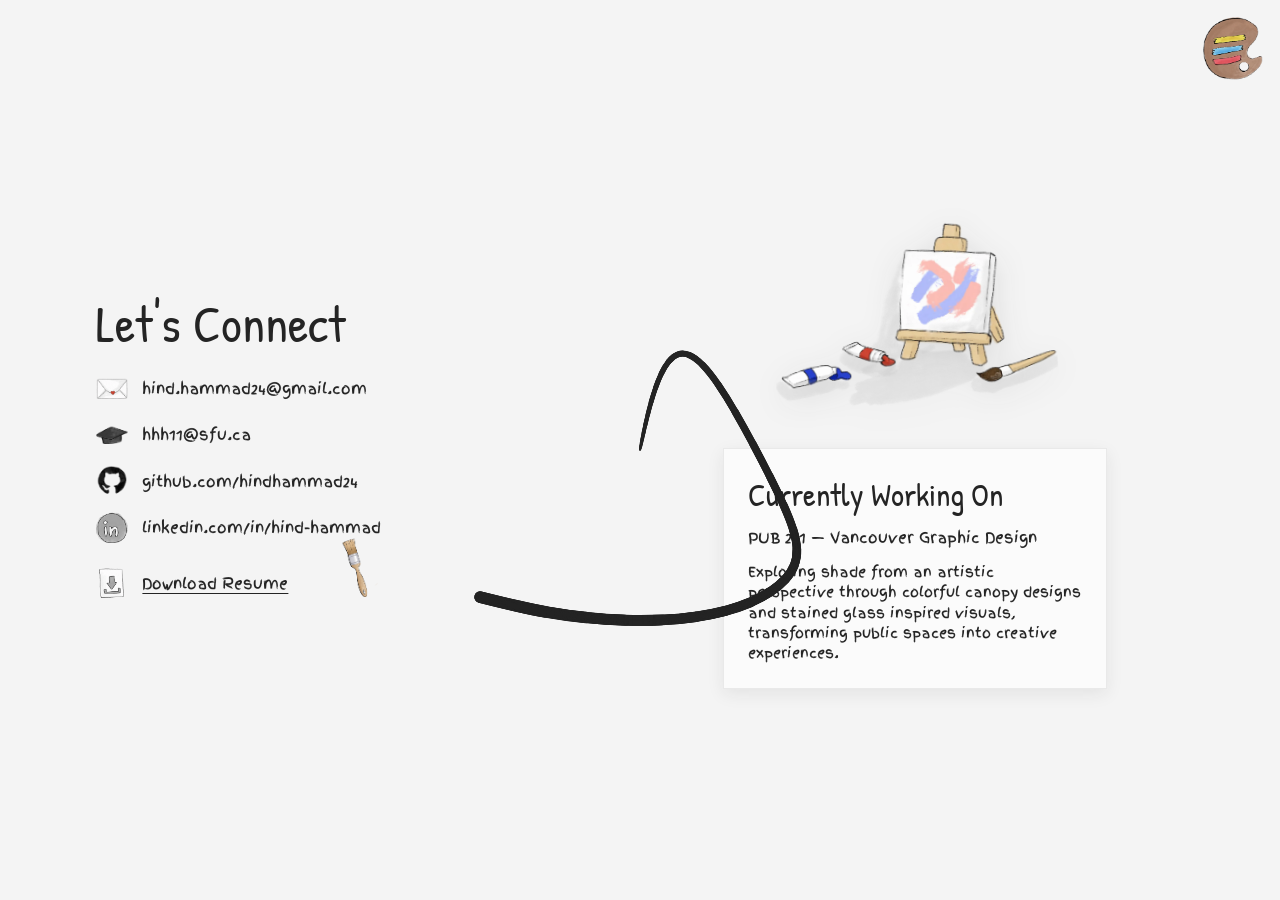
==== commit dac3c6c8: "Improve HTML semantics and CSS structure" ====
--- a/contact.html
+++ b/contact.html
@@ -15,7 +15,7 @@
     <meta charset="UTF-8">
     <meta name="viewport" content="width=device-width, initial-scale=1.0">
 
-    <title>Contact | Hind Hammad</title>
+    <title>Hind Hammad | Contact</title>
 
     <!-- Global Styles -->
     <link rel="stylesheet" href="global/base.css">
@@ -26,90 +26,61 @@
     <link rel="stylesheet" href="sections/contact/contact.css">
 </head>
 
-
 <body>
 
     <!-- Paint Brush Cursor-->
-    <canvas id="paint-canvas"></canvas>
-    <div class="paint-cursor"></div>
-
-    <!-- Paint Palette Navigation -->
+    <canvas id="paint-canvas" aria-hidden="true"></canvas>
+    <div class="paint-cursor" aria-hidden="true"></div>
+
     <nav class="paint-nav" aria-label="Main navigation">
 
-        <!-- Paint swatches -->
+        <!-- Navigation colour swatches -->
         <div class="paint-nav-swatches" id="paintNavSwatches">
 
-            <a class="paint-swatch paint-swatch-1" href="index.html" aria-label="Home">
-
-                <img class="swatch-image swatch-basic" src="assets/navigation/swatch-basic.webp"
-                    alt="basic gray swatch of paint" aria-hidden="true">
-
-                <img class="swatch-image swatch-colour" src="assets/navigation/blue.webp" alt="color paint swatch blue"
-                    aria-hidden="true">
-
+            <!-- links to home page top -->
+            <a class="paint-swatch paint-swatch-1" href="index.html">
+                <!-- starts at  grey basic swatch-->
+                <img class="swatch-image swatch-basic" src="assets/navigation/swatch-basic.webp" alt="">
+
+                <!-- hover changes to colored swatch-->
+                <img class="swatch-image swatch-colour" src="assets/navigation/blue.webp" alt="">
+
+                <!-- with overlining text -->
                 <span>Home</span>
             </a>
 
-            <a class="paint-swatch paint-swatch-2" href="index.html#studio" aria-label="About me">
-
-                <img class="swatch-image swatch-basic" src="assets/navigation/swatch-basic.webp"
-                    alt="basic gray swatch of paint" aria-hidden="true">
-
-                <img class="swatch-image swatch-colour" src="assets/navigation/green.webp" alt=" green swatch of paint"
-                    aria-hidden="true">
-
-                <span> About Me</span>
-            </a>
-
-            <a class="paint-swatch paint-swatch-3" href="projects.html" aria-label="Projects">
-
-                <img class="swatch-image swatch-basic" src="assets/navigation/swatch-basic.webp"
-                    alt="asic gray swatch of paint" aria-hidden="true">
-
-                <img class="swatch-image swatch-colour" src="assets/navigation/yellow.webp"
-                    alt=" yellow swatch of paint" aria-hidden="true">
-
-                <span>
-                    Projects
-                </span>
-
-            </a>
-
-            <a class="paint-swatch paint-swatch-4 active" href="contact.html" aria-label="Contact">
-
-
-                <img class="swatch-image swatch-basic" src="assets/navigation/swatch-basic.webp"
-                    alt="basic gray swatch of paint" aria-hidden="true">
-
-
-                <img class="swatch-image swatch-colour" src="assets/navigation/purple.webp"
-                    alt=" purple swatch of paint" aria-hidden="true">
-
-
-                <span>
-                    Contact
-                </span>
-
-
-            </a>
-
+            <a class="paint-swatch paint-swatch-2" href="#studio">
+                <img class="swatch-image swatch-basic" src="assets/navigation/swatch-basic.webp" alt="">
+
+                <img class="swatch-image swatch-colour" src="assets/navigation/green.webp" alt="">
+
+                <span>About Me</span>
+            </a>
+
+            <a class="paint-swatch paint-swatch-3" href="projects.html">
+
+                <img class="swatch-image swatch-basic" src="assets/navigation/swatch-basic.webp" alt="">
+
+                <img class="swatch-image swatch-colour" src="assets/navigation/yellow.webp" alt="">
+
+                <span>Projects</span>
+            </a>
+
+            <a class="paint-swatch paint-swatch-4" href="contact.html">
+                <img class="swatch-image swatch-basic" src="assets/navigation/swatch-basic.webp" alt="">
+                <img class="swatch-image swatch-colour" src="assets/navigation/purple.webp" alt="">
+                <span>Contact</span>
+            </a>
         </div>
 
         <!-- Palette menu button -->
-        <button class="paint-palette-button" id="paintPaletteButton" type="button" aria-label="Open navigation menu"
-            aria-expanded="false" aria-controls="paintNavSwatches">
-
-            <img class="palette-image palette-basic" src="assets/navigation/palette-basic.webp" alt="paint pallete"
-                aria-hidden="true">
+        <button class="paint-palette-button" id="paintPaletteButton" aria-label="navigation menu" aria-expanded="false"
+            aria-controls="paintNavSwatches">
+            <img class="palette-image palette-basic" src="assets/navigation/palette-basic.webp"
+                alt="pallete paint menu closed">
 
             <img class="palette-image palette-colour" src="assets/navigation/palette-colour.webp"
-                alt=" paint pallete with hover " aria-hidden="true">
-
-            <span class="visually-hidden">
-                Menu
-            </span>
-
-
+                alt="pallete paint menu open">
         </button>
 
     </nav>
@@ -122,25 +93,14 @@
     consistent with the handmade style used throughout the portfolio.
     -->
     <main>
-
         <section class="contact-section" id="contact">
-
             <div class="contact-container">
 
                 <!-- Contact Information -->
                 <div class="contact-info">
-
-
-                    <h1>
-                        Let's Connect
-                    </h1>
-
-
+                    <h1> Let's Connect</h1>
 
                     <div class="contact-links">
-
-
-
                         <a href="mailto:hind.hammad24@gmail.com" class="contact-link">
 
                             <!--
@@ -150,87 +110,44 @@
                             interface rather than a static list.
                             -->
                             <div class="contact-icon">
-
-                                <img class="icon-normal" src="assets/contact/email.webp" alt="Email">
-
+                                <img class="icon-normal" src="assets/contact/email.webp" alt="">
 
                                 <img class="icon-focus" src="assets/contact/email-focus.webp"
-                                    alt="email with hover effect">
-
-
-                            </div>
-
-
+                                    alt="">
+                            </div>
                             <span>
                                 hind.hammad24@gmail.com
                             </span>
-
-
                         </a>
 
                         <a href="mailto:hhh11@sfu.ca" class="contact-link">
-
-
-                            <div class="contact-icon">
-
-                                <img class="icon-normal" src="assets/contact/sfu.webp" alt="SFU Email">
-
-
-                                <img class="icon-focus" src="assets/contact/sfu-focus.webp" alt="sfu email hover ">
-
-
-                            </div>
-
-
+                            <div class="contact-icon">
+                                <img class="icon-normal" src="assets/contact/sfu.webp" alt="">
+                                <img class="icon-focus" src="assets/contact/sfu-focus.webp" alt="">
+                            </div>
                             <span>
                                 hhh11@sfu.ca
                             </span>
-
-
                         </a>
 
                         <a href="https://github.com/hindhammad24" target="_blank" class="contact-link">
-
-
-                            <div class="contact-icon">
-
-
-                                <img class="icon-normal" src="assets/contact/github.webp" alt="GitHub">
-
-
-                                <img class="icon-focus" src="assets/contact/github-focus.webp" alt="github hover">
-
-
-                            </div>
-
-
+                            <div class="contact-icon">
+                                <img class="icon-normal" src="assets/contact/github.webp" alt="">
+                                <img class="icon-focus" src="assets/contact/github-focus.webp" alt="">
+                            </div>
                             <span>
                                 github.com/hindhammad24
                             </span>
-
-
                         </a>
 
                         <a href="https://www.linkedin.com/in/hind-hammad/" target="_blank" class="contact-link">
-
-
-                            <div class="contact-icon">
-
-
-                                <img class="icon-normal" src="assets/contact/linkedin.webp" alt="LinkedIn">
-
-
-                                <img class="icon-focus" src="assets/contact/linkedin-focus.webp" alt="lindkin hover ">
-
-
-                            </div>
-
-
+                            <div class="contact-icon">
+                                <img class="icon-normal" src="assets/contact/linkedin.webp" alt="">
+                                <img class="icon-focus" src="assets/contact/linkedin-focus.webp" alt= "">
+                            </div>
                             <span>
                                 linkedin.com/in/hind-hammad
                             </span>
-
-
                         </a>
 
                         <!--
@@ -239,34 +156,13 @@
                         i still dont have it though 
                         -->
                         <a href="assets/Hind_Hammad_Resume.pdf" download class="contact-link">
-
-
-                            <div class="contact-icon">
-
-
-                                <img class="icon-normal" src="assets/contact/resume.webp" alt="Resume">
-
-
-                                <img class="icon-focus" src="assets/contact/resume-focus.webp"
-                                    alt="hover effec for resume">
-
-
-                            </div>
-
-
-                            <span>
-                                Download Resume
-                            </span>
-
-
-                        </a>
-
-
-
+                            <div class="contact-icon">
+                                <img class="icon-normal" src="assets/contact/resume.webp" alt="">
+                                <img class="icon-focus" src="assets/contact/resume-focus.webp" alt="">
+                            </div>
+                            <span>Download Resume</span>
+                        </a>
                     </div>
-
-
-
                 </div>
 
                 <!-- ..... CURRENT CREATIVE WORK ..... -->
@@ -276,17 +172,15 @@
                 It allows visitors to see what I am currently designing and connects
                 the contact page back to my creative process.
                 -->
-                <div class="current-work">
+                <article class="current-work">
 
                     <img class="current-work-image" src="assets/contact/currently-working.webp"
                         alt="Currently working on illustration">
 
                     <div class="current-work-content">
-
                         <h2>
                             Currently Working On
                         </h2>
-
                         <!--
                         This highlights a current project to give visitors context about
                         what I am actively learning and creating.
@@ -295,20 +189,16 @@
                         <h3>
                             PUB 231 — Vancouver Graphic Design
                         </h3>
-
                         <p>
                             Exploring shade from an artistic perspective
                             through colorful canopy designs and stained
                             glass inspired visuals, transforming public
                             spaces into creative experiences.
                         </p>
-
                     </div>
 
-                </div>
-
+                </article>
             </div>
-
         </section>
     </main>
 
--- a/global/base.css
+++ b/global/base.css
@@ -42,15 +42,6 @@
   --font-main: 'Finger Paint', cursive;
   --font-elegant: "Patrick Hand", cursive;
 
-  /*The frame shadow creates depth while 
-  keeping the soft handmade style of the portfolio.
-  I avoided strong UI shadows because they made the 
-  design feel too digital and less connected to the physical studio theme.
-  */
-  --shadow-frame:
-    0 .06rem 0 rgba(36, 36, 36, .08),
-    0 .75rem 1.75rem rgba(0, 0, 0, .05),
-    0 2.5rem 4.4rem rgba(0, 0, 0, .08);
 }
 
 /* ..... GLOBAL PAGE SETTINGS ..... */
--- a/global/navbar.css
+++ b/global/navbar.css
@@ -70,7 +70,7 @@
 }
 
 .paint-palette-button:focus-visible {
-  outline: 0.15rem solid currentColor;
+  outline: 0.15rem solid;
   outline-offset: 0.3rem;
   border-radius: 50%;
 }
@@ -332,11 +332,11 @@
 .visually-hidden {
   position: absolute;
 
-  width: 1px;
-  height: 1px;
+  width: 1rem;
+  height: 1rem;
 
   padding: 0;
-  margin: -1px;
+  margin: -1rem;
 
   overflow: hidden;
   clip: rect(0, 0, 0, 0);
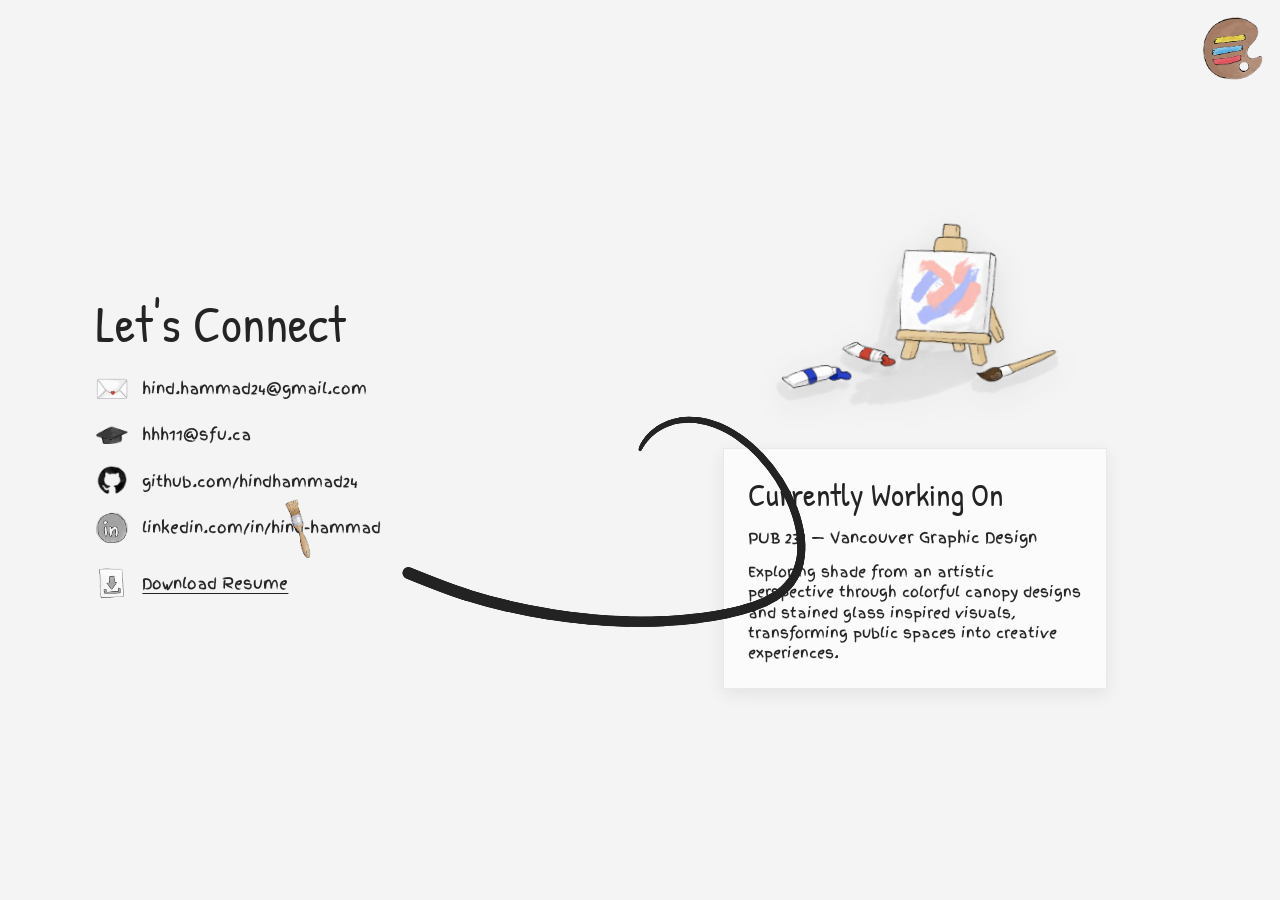
==== commit 329782c8: "made uodates to add iat806" ====
--- a/contact.html
+++ b/contact.html
@@ -1,6 +1,6 @@
-<!DOCTYPE html>
+<!doctype html>
 <html lang="en">
-<!--
+  <!--
 This file controls the structure of the contact page of my portfolio.
 The contact page was designed as the final connection point between
 my work and the visitor. Instead of creating a traditional contact
@@ -11,78 +11,130 @@
 portfolio through custom icons, artwork, and the paint navigation system.
 -->
 
-<head>
-    <meta charset="UTF-8">
-    <meta name="viewport" content="width=device-width, initial-scale=1.0">
+  <head>
+    <meta charset="UTF-8" />
+    <meta name="viewport" content="width=device-width, initial-scale=1.0" />
 
     <title>Hind Hammad | Contact</title>
 
     <!-- Global Styles -->
-    <link rel="stylesheet" href="global/base.css">
-    <link rel="stylesheet" href="global/cursor.css">
-    <link rel="stylesheet" href="global/navbar.css">
+    <link rel="stylesheet" href="global/base.css" />
+    <link rel="stylesheet" href="global/cursor.css" />
+    <link rel="stylesheet" href="global/navbar.css" />
 
     <!-- Contact Section -->
-    <link rel="stylesheet" href="sections/contact/contact.css">
-</head>
-
-<body>
-
+    <link rel="stylesheet" href="sections/contact/contact.css" />
+  </head>
+
+  <body>
     <!-- Paint Brush Cursor-->
     <canvas id="paint-canvas" aria-hidden="true"></canvas>
     <div class="paint-cursor" aria-hidden="true"></div>
 
     <nav class="paint-nav" aria-label="Main navigation">
-
-        <!-- Navigation colour swatches -->
-        <div class="paint-nav-swatches" id="paintNavSwatches">
-
-            <!-- links to home page top -->
-            <a class="paint-swatch paint-swatch-1" href="index.html">
-                <!-- starts at  grey basic swatch-->
-                <img class="swatch-image swatch-basic" src="assets/navigation/swatch-basic.webp" alt="">
-
-                <!-- hover changes to colored swatch-->
-                <img class="swatch-image swatch-colour" src="assets/navigation/blue.webp" alt="">
-
-                <!-- with overlining text -->
-                <span>Home</span>
-            </a>
-
-            <a class="paint-swatch paint-swatch-2" href="#studio">
-                <img class="swatch-image swatch-basic" src="assets/navigation/swatch-basic.webp" alt="">
-
-                <img class="swatch-image swatch-colour" src="assets/navigation/green.webp" alt="">
-
-                <span>About Me</span>
-            </a>
-
-            <a class="paint-swatch paint-swatch-3" href="projects.html">
-
-                <img class="swatch-image swatch-basic" src="assets/navigation/swatch-basic.webp" alt="">
-
-                <img class="swatch-image swatch-colour" src="assets/navigation/yellow.webp" alt="">
-
-                <span>Projects</span>
-            </a>
-
-            <a class="paint-swatch paint-swatch-4" href="contact.html">
-                <img class="swatch-image swatch-basic" src="assets/navigation/swatch-basic.webp" alt="">
-                <img class="swatch-image swatch-colour" src="assets/navigation/purple.webp" alt="">
-                <span>Contact</span>
-            </a>
-        </div>
-
-        <!-- Palette menu button -->
-        <button class="paint-palette-button" id="paintPaletteButton" aria-label="navigation menu" aria-expanded="false"
-            aria-controls="paintNavSwatches">
-            <img class="palette-image palette-basic" src="assets/navigation/palette-basic.webp"
-                alt="pallete paint menu closed">
-
-            <img class="palette-image palette-colour" src="assets/navigation/palette-colour.webp"
-                alt="pallete paint menu open">
-        </button>
-
+      <!-- Navigation colour swatches -->
+      <div class="paint-nav-swatches" id="paintNavSwatches">
+        <!-- links to home page top -->
+        <a class="paint-swatch paint-swatch-1" href="index.html">
+          <!-- starts at  grey basic swatch-->
+          <img
+            class="swatch-image swatch-basic"
+            src="assets/navigation/swatch-basic.webp"
+            alt=""
+          />
+
+          <!-- hover changes to colored swatch-->
+          <img
+            class="swatch-image swatch-colour"
+            src="assets/navigation/blue.webp"
+            alt=""
+          />
+
+          <!-- with overlining text -->
+          <span>Home</span>
+        </a>
+
+        <a class="paint-swatch paint-swatch-2" href="#studio">
+          <img
+            class="swatch-image swatch-basic"
+            src="assets/navigation/swatch-basic.webp"
+            alt=""
+          />
+
+          <img
+            class="swatch-image swatch-colour"
+            src="assets/navigation/green.webp"
+            alt=""
+          />
+
+          <span>About Me</span>
+        </a>
+
+        <a class="paint-swatch paint-swatch-3" href="projects.html">
+          <img
+            class="swatch-image swatch-basic"
+            src="assets/navigation/swatch-basic.webp"
+            alt=""
+          />
+
+          <img
+            class="swatch-image swatch-colour"
+            src="assets/navigation/yellow.webp"
+            alt=""
+          />
+
+          <span>Projects</span>
+        </a>
+
+        <a class="paint-swatch paint-swatch-4" href="contact.html">
+          <img
+            class="swatch-image swatch-basic"
+            src="assets/navigation/swatch-basic.webp"
+            alt=""
+          />
+          <img
+            class="swatch-image swatch-colour"
+            src="assets/navigation/purple.webp"
+            alt=""
+          />
+          <span>Contact</span>
+        </a>
+
+        <a class="paint-swatch paint-swatch-5" href="IAT806\IAT806.html">
+          <img
+            class="swatch-image swatch-basic"
+            src="assets/navigation/swatch-basic.webp"
+            alt=""
+          />
+          <img
+            class="swatch-image swatch-colour"
+            src="assets/navigation/blue.webp"
+            alt=""
+          />
+          <span>IAT806</span>
+        </a>
+      </div>
+
+      <!-- Palette menu button -->
+      <button
+        class="paint-palette-button"
+        id="paintPaletteButton"
+        aria-label="navigation menu"
+        aria-expanded="false"
+        aria-controls="paintNavSwatches"
+      >
+        <img
+          class="palette-image palette-basic"
+          src="assets/navigation/palette-basic.webp"
+          alt="pallete paint menu closed"
+        />
+
+        <img
+          class="palette-image palette-colour"
+          src="assets/navigation/palette-colour.webp"
+          alt="pallete paint menu open"
+        />
+      </button>
     </nav>
 
     <!-- ..... PERSONAL CONNECTIONS ..... -->
@@ -93,120 +145,155 @@
     consistent with the handmade style used throughout the portfolio.
     -->
     <main>
-        <section class="contact-section" id="contact">
-            <div class="contact-container">
-
-                <!-- Contact Information -->
-                <div class="contact-info">
-                    <h1> Let's Connect</h1>
-
-                    <div class="contact-links">
-                        <a href="mailto:hind.hammad24@gmail.com" class="contact-link">
-
-                            <!--
+      <section class="contact-section" id="contact">
+        <div class="contact-container">
+          <!-- Contact Information -->
+          <div class="contact-info">
+            <h1>Let's Connect</h1>
+
+            <div class="contact-links">
+              <a href="mailto:hind.hammad24@gmail.com" class="contact-link">
+                <!--
                             Each icon contains two states:
                             a normal version and a focused version that appears during interaction.
                             This allows the contact section to feel more like an interactive
                             interface rather than a static list.
                             -->
-                            <div class="contact-icon">
-                                <img class="icon-normal" src="assets/contact/email.webp" alt="">
-
-                                <img class="icon-focus" src="assets/contact/email-focus.webp"
-                                    alt="">
-                            </div>
-                            <span>
-                                hind.hammad24@gmail.com
-                            </span>
-                        </a>
-
-                        <a href="mailto:hhh11@sfu.ca" class="contact-link">
-                            <div class="contact-icon">
-                                <img class="icon-normal" src="assets/contact/sfu.webp" alt="">
-                                <img class="icon-focus" src="assets/contact/sfu-focus.webp" alt="">
-                            </div>
-                            <span>
-                                hhh11@sfu.ca
-                            </span>
-                        </a>
-
-                        <a href="https://github.com/hindhammad24" target="_blank" class="contact-link">
-                            <div class="contact-icon">
-                                <img class="icon-normal" src="assets/contact/github.webp" alt="">
-                                <img class="icon-focus" src="assets/contact/github-focus.webp" alt="">
-                            </div>
-                            <span>
-                                github.com/hindhammad24
-                            </span>
-                        </a>
-
-                        <a href="https://www.linkedin.com/in/hind-hammad/" target="_blank" class="contact-link">
-                            <div class="contact-icon">
-                                <img class="icon-normal" src="assets/contact/linkedin.webp" alt="">
-                                <img class="icon-focus" src="assets/contact/linkedin-focus.webp" alt= "">
-                            </div>
-                            <span>
-                                linkedin.com/in/hind-hammad
-                            </span>
-                        </a>
-
-                        <!--
+                <div class="contact-icon">
+                  <img
+                    class="icon-normal"
+                    src="assets/contact/email.webp"
+                    alt=""
+                  />
+
+                  <img
+                    class="icon-focus"
+                    src="assets/contact/email-focus.webp"
+                    alt=""
+                  />
+                </div>
+                <span> hind.hammad24@gmail.com </span>
+              </a>
+
+              <a href="mailto:hhh11@sfu.ca" class="contact-link">
+                <div class="contact-icon">
+                  <img
+                    class="icon-normal"
+                    src="assets/contact/sfu.webp"
+                    alt=""
+                  />
+                  <img
+                    class="icon-focus"
+                    src="assets/contact/sfu-focus.webp"
+                    alt=""
+                  />
+                </div>
+                <span> hhh11@sfu.ca </span>
+              </a>
+
+              <a
+                href="https://github.com/hindhammad24"
+                target="_blank"
+                class="contact-link"
+              >
+                <div class="contact-icon">
+                  <img
+                    class="icon-normal"
+                    src="assets/contact/github.webp"
+                    alt=""
+                  />
+                  <img
+                    class="icon-focus"
+                    src="assets/contact/github-focus.webp"
+                    alt=""
+                  />
+                </div>
+                <span> github.com/hindhammad24 </span>
+              </a>
+
+              <a
+                href="https://www.linkedin.com/in/hind-hammad/"
+                target="_blank"
+                class="contact-link"
+              >
+                <div class="contact-icon">
+                  <img
+                    class="icon-normal"
+                    src="assets/contact/linkedin.webp"
+                    alt=""
+                  />
+                  <img
+                    class="icon-focus"
+                    src="assets/contact/linkedin-focus.webp"
+                    alt=""
+                  />
+                </div>
+                <span> linkedin.com/in/hind-hammad </span>
+              </a>
+
+              <!--
                         The resume download is included as another contact action so visitors
                         can quickly access a formal version of my background and experience.
                         i still dont have it though 
                         -->
-                        <a href="assets/Hind_Hammad_Resume.pdf" download class="contact-link">
-                            <div class="contact-icon">
-                                <img class="icon-normal" src="assets/contact/resume.webp" alt="">
-                                <img class="icon-focus" src="assets/contact/resume-focus.webp" alt="">
-                            </div>
-                            <span>Download Resume</span>
-                        </a>
-                    </div>
-                </div>
-
-                <!-- ..... CURRENT CREATIVE WORK ..... -->
-                <!--
+              <a
+                href="assets/Hind_Hammad_Resume.pdf"
+                download
+                class="contact-link"
+              >
+                <div class="contact-icon">
+                  <img
+                    class="icon-normal"
+                    src="assets/contact/resume.webp"
+                    alt=""
+                  />
+                  <img
+                    class="icon-focus"
+                    src="assets/contact/resume-focus.webp"
+                    alt=""
+                  />
+                </div>
+                <span>Download Resume</span>
+              </a>
+            </div>
+          </div>
+
+          <!-- ..... CURRENT CREATIVE WORK ..... -->
+          <!--
                 I added this section to show ongoing exploration instead of making
                 the portfolio feel like a finished archive.
                 It allows visitors to see what I am currently designing and connects
                 the contact page back to my creative process.
                 -->
-                <article class="current-work">
-
-                    <img class="current-work-image" src="assets/contact/currently-working.webp"
-                        alt="Currently working on illustration">
-
-                    <div class="current-work-content">
-                        <h2>
-                            Currently Working On
-                        </h2>
-                        <!--
+          <article class="current-work">
+            <img
+              class="current-work-image"
+              src="assets/contact/currently-working.webp"
+              alt="Currently working on illustration"
+            />
+
+            <div class="current-work-content">
+              <h2>Currently Working On</h2>
+              <!--
                         This highlights a current project to give visitors context about
                         what I am actively learning and creating.
                         The goal is to show continued growth rather than only previous work.
                         -->
-                        <h3>
-                            PUB 231 — Vancouver Graphic Design
-                        </h3>
-                        <p>
-                            Exploring shade from an artistic perspective
-                            through colorful canopy designs and stained
-                            glass inspired visuals, transforming public
-                            spaces into creative experiences.
-                        </p>
-                    </div>
-
-                </article>
+              <h3>PUB 231 — Vancouver Graphic Design</h3>
+              <p>
+                Exploring shade from an artistic perspective through colorful
+                canopy designs and stained glass inspired visuals, transforming
+                public spaces into creative experiences.
+              </p>
             </div>
-        </section>
+          </article>
+        </div>
+      </section>
     </main>
 
     <!-- Scripts -->
     <script src="global/cursor.js"></script>
     <script src="global/navbar.js"></script>
     <script src="sections/contact/contact.js"></script>
-
-</body>
-
-</html>+  </body>
+</html>
--- a/global/base.css
+++ b/global/base.css
@@ -76,4 +76,10 @@
 */
 body.board-open {
   overflow: hidden;
+}
+:focus-visible {
+
+outline: .15rem solid #242424;
+outline-offset: .3rem;
+
 }
--- a/global/navbar.css
+++ b/global/navbar.css
@@ -56,7 +56,7 @@
   pointer-events: auto;
 
   transition:
-    transform 0.35s cubic-bezier(.2, .8, .2, 1),
+    transform 0.35s cubic-bezier(0.2, 0.8, 0.2, 1),
     filter 0.35s ease;
 }
 
@@ -86,7 +86,7 @@
 
   transition:
     opacity 0.3s ease,
-    transform 0.4s cubic-bezier(.2, .8, .2, 1);
+    transform 0.4s cubic-bezier(0.2, 0.8, 0.2, 1);
 }
 
 /* allows the badic to disapear*/
@@ -97,7 +97,6 @@
 .palette-colour {
   opacity: 0;
 }
-
 
 /* ..... PALETTE COLOUR TRANSITION ..... */
 /*
@@ -163,15 +162,14 @@
   opacity: 0;
   visibility: hidden;
 
-  transform:
-    translate(50%, -50%) translate(0, 0) rotate(0deg) scale(0.3);
+  transform: translate(50%, -50%) translate(0, 0) rotate(0deg) scale(0.3);
 
   transform-origin: right center;
 
   pointer-events: none;
 
   transition:
-    transform 0.55s cubic-bezier(.18, .89, .32, 1.28),
+    transform 0.55s cubic-bezier(0.18, 0.89, 0.32, 1.28),
     opacity 0.25s ease,
     visibility 0s linear 0.55s,
     filter 0.25s ease;
@@ -241,7 +239,7 @@
   pointer-events: auto;
 
   transition:
-    transform 0.55s cubic-bezier(.18, .89, .32, 1.28),
+    transform 0.55s cubic-bezier(0.18, 0.89, 0.32, 1.28),
     opacity 0.25s ease,
     visibility 0s linear 0s,
     filter 0.25s ease;
@@ -254,29 +252,29 @@
 It is meant to be diffrent and not organized.
 */
 .paint-nav.is-open .paint-swatch-1 {
-  transform:
-    translate(50%, -50%) translate(-6rem, 0.5rem) rotate(-4deg) scale(1);
+  transform: translate(50%, -50%) translate(-6rem, 0.5rem) rotate(-4deg)
+    scale(1);
 
   transition-delay: 0.04s;
 }
 
 .paint-nav.is-open .paint-swatch-2 {
-  transform:
-    translate(50%, -50%) translate(-13rem, 0.2rem) rotate(3deg) scale(1);
+  transform: translate(50%, -50%) translate(-13rem, 0.2rem) rotate(3deg)
+    scale(1);
 
   transition-delay: 0.08s;
 }
 
 .paint-nav.is-open .paint-swatch-3 {
-  transform:
-    translate(50%, -50%) translate(-20rem, 0.6rem) rotate(-2deg) scale(1);
+  transform: translate(50%, -50%) translate(-20rem, 0.6rem) rotate(-2deg)
+    scale(1);
 
   transition-delay: 0.12s;
 }
 
 .paint-nav.is-open .paint-swatch-4 {
-  transform:
-    translate(50%, -50%) translate(-27rem, 0.1rem) rotate(4deg) scale(1);
+  transform: translate(50%, -50%) translate(-27rem, 0.1rem) rotate(4deg)
+    scale(1);
 
   transition-delay: 0.16s;
 }
@@ -284,26 +282,26 @@
 /* Swatch hover and keyboard focus position rotation */
 .paint-nav.is-open .paint-swatch-1:hover,
 .paint-nav.is-open .paint-swatch-1:focus-visible {
-  transform:
-    translate(50%, -50%) translate(-6rem, 0.5rem) rotate(-2deg) scale(1.14);
+  transform: translate(50%, -50%) translate(-6rem, 0.5rem) rotate(-2deg)
+    scale(1.14);
 }
 
 .paint-nav.is-open .paint-swatch-2:hover,
 .paint-nav.is-open .paint-swatch-2:focus-visible {
-  transform:
-    translate(50%, -50%) translate(-13rem, 0.2rem) rotate(5deg) scale(1.14);
+  transform: translate(50%, -50%) translate(-13rem, 0.2rem) rotate(5deg)
+    scale(1.14);
 }
 
 .paint-nav.is-open .paint-swatch-3:hover,
 .paint-nav.is-open .paint-swatch-3:focus-visible {
-  transform:
-    translate(50%, -50%) translate(-20rem, 0.6rem) rotate(0deg) scale(1.14);
+  transform: translate(50%, -50%) translate(-20rem, 0.6rem) rotate(0deg)
+    scale(1.14);
 }
 
 .paint-nav.is-open .paint-swatch-4:hover,
 .paint-nav.is-open .paint-swatch-4:focus-visible {
-  transform:
-    translate(50%, -50%) translate(-27rem, 0.1rem) rotate(6deg) scale(1.14);
+  transform: translate(50%, -50%) translate(-27rem, 0.1rem) rotate(6deg)
+    scale(1.14);
 }
 
 .paint-swatch:hover .swatch-basic,
@@ -345,6 +343,17 @@
   border: 0;
 }
 
+.paint-nav.is-open .paint-swatch-5 {
+  transform: translate(50%, -50%) translate(-34rem, 0.5rem) rotate(-3deg)
+    scale(1);
+
+  transition-delay: 0.2s;
+}
+.paint-nav.is-open .paint-swatch-5:hover,
+.paint-nav.is-open .paint-swatch-5:focus-visible {
+  transform: translate(50%, -50%) translate(-34rem, 0.5rem) rotate(-1deg)
+    scale(1.14);
+}
 /* ..... MOBILE NAVIGATION ADJUSTMENTS ..... */
 /*
 The desktop layout opens horizontally, but on smaller screens
@@ -362,57 +371,52 @@
   }
 
   .paint-nav.is-open .paint-swatch-1 {
-    transform:
-      translate(50%, -50%) translate(-5.8rem, 10.6rem) rotate(4deg) scale(1);
+    transform: translate(50%, -50%) translate(-5.8rem, 10.6rem) rotate(4deg)
+      scale(1);
   }
 
   .paint-nav.is-open .paint-swatch-2 {
-    transform:
-      translate(50%, -50%) translate(-6rem, 7.4rem) rotate(1deg) scale(1);
+    transform: translate(50%, -50%) translate(-6rem, 7.4rem) rotate(1deg)
+      scale(1);
   }
 
   .paint-nav.is-open .paint-swatch-3 {
-    transform:
-      translate(50%, -50%) translate(-5.8rem, 4.2rem) rotate(-3deg) scale(1);
+    transform: translate(50%, -50%) translate(-5.8rem, 4.2rem) rotate(-3deg)
+      scale(1);
   }
 
   .paint-nav.is-open .paint-swatch-4 {
-    transform:
-      translate(50%, -50%) translate(-5rem, 1rem) rotate(-6deg) scale(1);
+    transform: translate(50%, -50%) translate(-5rem, 1rem) rotate(-6deg)
+      scale(1);
   }
 
   .paint-nav.is-open .paint-swatch-1:hover,
   .paint-nav.is-open .paint-swatch-1:focus-visible {
-    transform:
-      translate(50%, -50%) translate(-5.8rem, 10.6rem) rotate(4deg) scale(1.04);
-  }
-
+    transform: translate(50%, -50%) translate(-5.8rem, 10.6rem) rotate(4deg)
+      scale(1.04);
+  }
 
   .paint-nav.is-open .paint-swatch-2:hover,
   .paint-nav.is-open .paint-swatch-2:focus-visible {
-    transform:
-      translate(50%, -50%) translate(-6rem, 7.4rem) rotate(1deg) scale(1.04);
+    transform: translate(50%, -50%) translate(-6rem, 7.4rem) rotate(1deg)
+      scale(1.04);
   }
 
   .paint-nav.is-open .paint-swatch-3:hover,
   .paint-nav.is-open .paint-swatch-3:focus-visible {
-    transform:
-      translate(50%, -50%) translate(-5.8rem, 4.2rem) rotate(-3deg) scale(1.04);
-  }
-
+    transform: translate(50%, -50%) translate(-5.8rem, 4.2rem) rotate(-3deg)
+      scale(1.04);
+  }
 
   .paint-nav.is-open .paint-swatch-4:hover,
   .paint-nav.is-open .paint-swatch-4:focus-visible {
-    transform:
-      translate(50%, -50%) translate(-5rem, 1rem) rotate(-6deg) scale(1.04);
-  }
-
-
+    transform: translate(50%, -50%) translate(-5rem, 1rem) rotate(-6deg)
+      scale(1.04);
+  }
 }
 
 /* Reduced-motion accessibility */
 @media (prefers-reduced-motion: reduce) {
-
   .paint-palette-button,
   .palette-image,
   .paint-swatch,
@@ -421,4 +425,4 @@
     transition-duration: 0.01ms !important;
     animation-duration: 0.01ms !important;
   }
-}+}
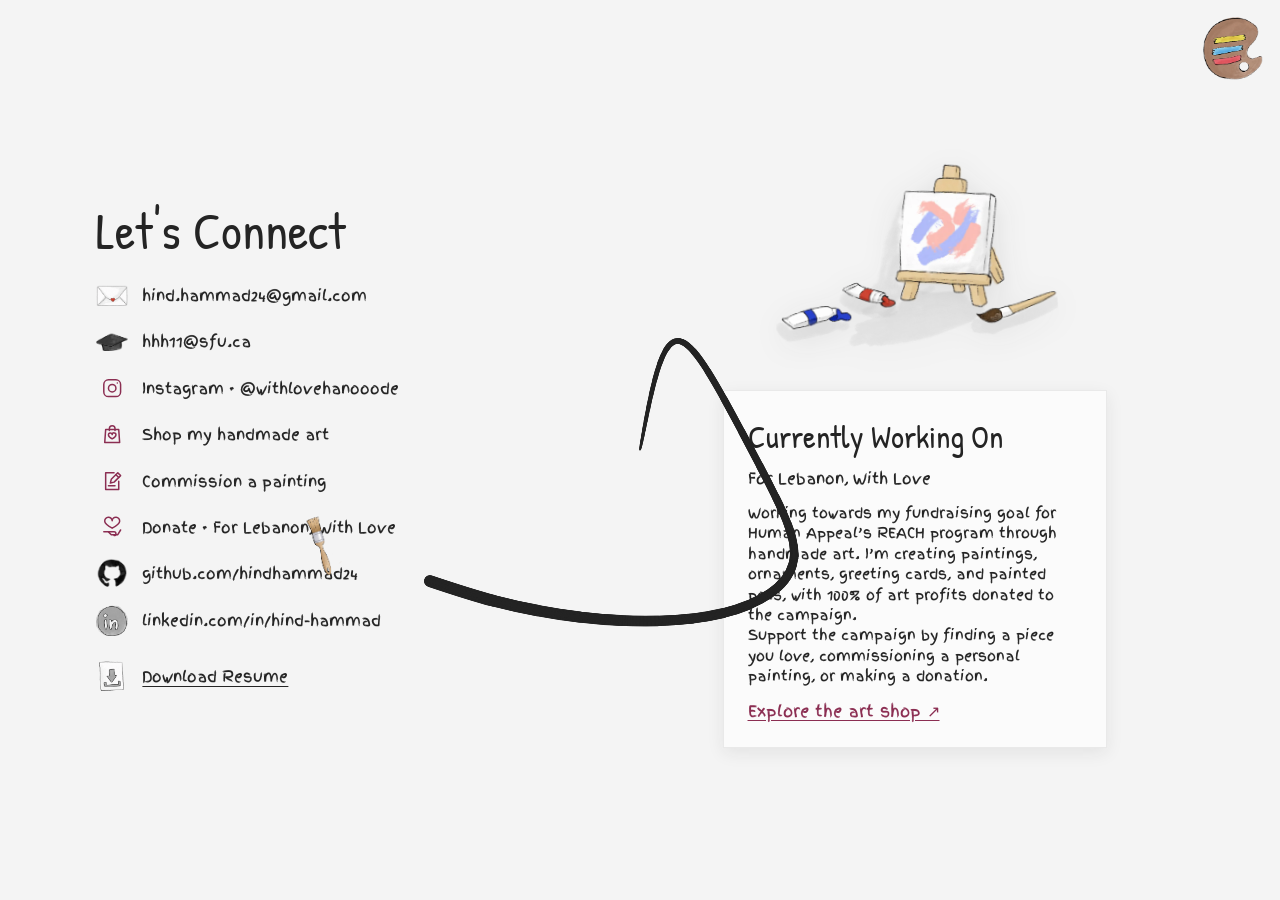
==== commit 06437224: "added shop" ====
--- a/contact.html
+++ b/contact.html
@@ -1,72 +1,105 @@
 <!doctype html>
 <html lang="en">
-  <!--
-This file controls the structure of the contact page of my portfolio.
-The contact page was designed as the final connection point between
-my work and the visitor. Instead of creating a traditional contact
-form, I created a simple interactive layout that combines my contact
-information with a visual representation of my current creative work.
-
-The page continues the handmade visual language used throughout the
-portfolio through custom icons, artwork, and the paint navigation system.
--->
-
   <head>
     <meta charset="UTF-8" />
     <meta name="viewport" content="width=device-width, initial-scale=1.0" />
 
     <title>Hind Hammad | Contact</title>
 
-    <!-- Global Styles -->
+    <!-- Global styles -->
     <link rel="stylesheet" href="global/base.css" />
     <link rel="stylesheet" href="global/cursor.css" />
     <link rel="stylesheet" href="global/navbar.css" />
 
-    <!-- Contact Section -->
+    <!-- Contact styles -->
     <link rel="stylesheet" href="sections/contact/contact.css" />
+
+    <!-- Styles for the new contact icons -->
+    <style>
+      .contact-icon.contact-symbol {
+        display: grid;
+        place-items: center;
+        flex-shrink: 0;
+        color: #8b2e52;
+      }
+
+      .contact-symbol svg {
+        display: block;
+        width: 70%;
+        height: 70%;
+        max-width: 2.5rem;
+        max-height: 2.5rem;
+        fill: none;
+        stroke: currentColor;
+        stroke-width: 1.6;
+        stroke-linecap: round;
+        stroke-linejoin: round;
+        transition: transform 0.2s ease;
+      }
+
+      .contact-link:hover .contact-symbol svg,
+      .contact-link:focus-visible .contact-symbol svg {
+        transform: rotate(-5deg) scale(1.06);
+      }
+
+      .contact-link > span {
+        min-width: 0;
+        overflow-wrap: anywhere;
+      }
+
+      .contact-link[aria-disabled="true"] {
+        opacity: 0.6;
+        cursor: default;
+      }
+
+      .current-work-content .fundraiser-link {
+        display: inline-block;
+        margin-top: 0.75rem;
+        color: #8b2e52;
+        text-underline-offset: 0.2rem;
+      }
+
+      @media (prefers-reduced-motion: reduce) {
+        .contact-symbol svg {
+          transition: none;
+        }
+      }
+    </style>
   </head>
 
   <body>
-    <!-- Paint Brush Cursor-->
+    <!-- Paint brush cursor -->
     <canvas id="paint-canvas" aria-hidden="true"></canvas>
     <div class="paint-cursor" aria-hidden="true"></div>
 
+    <!-- Palette navigation -->
     <nav class="paint-nav" aria-label="Main navigation">
-      <!-- Navigation colour swatches -->
       <div class="paint-nav-swatches" id="paintNavSwatches">
-        <!-- links to home page top -->
         <a class="paint-swatch paint-swatch-1" href="index.html">
-          <!-- starts at  grey basic swatch-->
-          <img
-            class="swatch-image swatch-basic"
-            src="assets/navigation/swatch-basic.webp"
-            alt=""
-          />
-
-          <!-- hover changes to colored swatch-->
+          <img
+            class="swatch-image swatch-basic"
+            src="assets/navigation/swatch-basic.webp"
+            alt=""
+          />
           <img
             class="swatch-image swatch-colour"
             src="assets/navigation/blue.webp"
             alt=""
           />
-
-          <!-- with overlining text -->
           <span>Home</span>
         </a>
 
-        <a class="paint-swatch paint-swatch-2" href="#studio">
-          <img
-            class="swatch-image swatch-basic"
-            src="assets/navigation/swatch-basic.webp"
-            alt=""
-          />
-
+        <a class="paint-swatch paint-swatch-2" href="index.html#studio">
+          <img
+            class="swatch-image swatch-basic"
+            src="assets/navigation/swatch-basic.webp"
+            alt=""
+          />
           <img
             class="swatch-image swatch-colour"
             src="assets/navigation/green.webp"
             alt=""
           />
-
           <span>About Me</span>
         </a>
 
@@ -76,17 +109,19 @@
             src="assets/navigation/swatch-basic.webp"
             alt=""
           />
-
           <img
             class="swatch-image swatch-colour"
             src="assets/navigation/yellow.webp"
             alt=""
           />
-
           <span>Projects</span>
         </a>
 
-        <a class="paint-swatch paint-swatch-4" href="contact.html">
+        <a
+          class="paint-swatch paint-swatch-4"
+          href="contact.html"
+          aria-current="page"
+        >
           <img
             class="swatch-image swatch-basic"
             src="assets/navigation/swatch-basic.webp"
@@ -100,7 +135,7 @@
           <span>Contact</span>
         </a>
 
-        <a class="paint-swatch paint-swatch-5" href="IAT806\IAT806.html">
+        <a class="paint-swatch paint-swatch-5" href="IAT806/IAT806.html">
           <img
             class="swatch-image swatch-basic"
             src="assets/navigation/swatch-basic.webp"
@@ -113,68 +148,72 @@
           />
           <span>IAT806</span>
         </a>
+
+        <a
+          class="paint-swatch paint-swatch-6"
+          href="withLoveHanooode/shop.html"
+        >
+          <img
+            class="swatch-image swatch-basic"
+            src="assets/navigation/swatch-basic.webp"
+            alt=""
+          />
+          <img
+            class="swatch-image swatch-colour"
+            src="assets/navigation/green.webp"
+            alt=""
+          />
+          <span>Shop</span>
+        </a>
       </div>
 
-      <!-- Palette menu button -->
       <button
         class="paint-palette-button"
         id="paintPaletteButton"
-        aria-label="navigation menu"
+        type="button"
+        aria-label="Open navigation menu"
         aria-expanded="false"
         aria-controls="paintNavSwatches"
       >
         <img
           class="palette-image palette-basic"
           src="assets/navigation/palette-basic.webp"
-          alt="pallete paint menu closed"
+          alt=""
         />
-
         <img
           class="palette-image palette-colour"
           src="assets/navigation/palette-colour.webp"
-          alt="pallete paint menu open"
+          alt=""
         />
       </button>
     </nav>
 
-    <!-- ..... PERSONAL CONNECTIONS ..... -->
-    <!--
-    The contact links are presented as interactive objects instead of
-    simple text links.
-    Each icon has a custom illustrated hover state to keep the interaction
-    consistent with the handmade style used throughout the portfolio.
-    -->
     <main>
       <section class="contact-section" id="contact">
         <div class="contact-container">
-          <!-- Contact Information -->
+          <!-- Contact information -->
           <div class="contact-info">
             <h1>Let's Connect</h1>
 
             <div class="contact-links">
+              <!-- Personal email -->
               <a href="mailto:hind.hammad24@gmail.com" class="contact-link">
-                <!--
-                            Each icon contains two states:
-                            a normal version and a focused version that appears during interaction.
-                            This allows the contact section to feel more like an interactive
-                            interface rather than a static list.
-                            -->
                 <div class="contact-icon">
                   <img
                     class="icon-normal"
                     src="assets/contact/email.webp"
                     alt=""
                   />
-
                   <img
                     class="icon-focus"
                     src="assets/contact/email-focus.webp"
                     alt=""
                   />
                 </div>
-                <span> hind.hammad24@gmail.com </span>
-              </a>
-
+                <span>hind.hammad24@gmail.com</span>
+              </a>
+
+              <!-- SFU email -->
               <a href="mailto:hhh11@sfu.ca" class="contact-link">
                 <div class="contact-icon">
                   <img
@@ -188,12 +227,90 @@
                     alt=""
                   />
                 </div>
-                <span> hhh11@sfu.ca </span>
-              </a>
-
+                <span>hhh11@sfu.ca</span>
+              </a>
+
+              <!-- Instagram -->
+              <a
+                href="https://www.instagram.com/withlovehanooode/"
+                target="_blank"
+                rel="noopener noreferrer"
+                class="contact-link"
+              >
+                <div class="contact-icon contact-symbol" aria-hidden="true">
+                  <svg viewBox="0 0 24 24">
+                    <rect x="3" y="3" width="18" height="18" rx="5" />
+                    <circle cx="12" cy="12" r="4" />
+                    <circle
+                      cx="17.5"
+                      cy="6.5"
+                      r="0.8"
+                      fill="currentColor"
+                      stroke="none"
+                    />
+                  </svg>
+                </div>
+                <span>Instagram · @withlovehanooode</span>
+              </a>
+
+              <!-- Art shop -->
+              <a href="withLoveHanooode/shop.html" class="contact-link">
+                <div class="contact-icon contact-symbol" aria-hidden="true">
+                  <svg viewBox="0 0 24 24">
+                    <path d="M5 7h14l1 14H4L5 7Z" />
+                    <path d="M9 8V6a3 3 0 0 1 6 0v2" />
+                    <path
+                      d="M12 17s-4-2.2-4-4.2a2 2 0 0 1 4-0.4 2 2 0 0 1 4 0.4C16 14.8 12 17 12 17Z"
+                    />
+                  </svg>
+                </div>
+                <span>Shop my handmade art</span>
+              </a>
+
+              <!-- Commission form -->
+              <a
+                href="https://docs.google.com/forms/d/e/1FAIpQLSdC90p51s_wB7L_GDpfaD7X5JTdQnqLgV07rfdNUVV0d3R5LQ/viewform?usp=dialog"
+                target="_blank"
+                rel="noopener noreferrer"
+                class="contact-link"
+              >
+                <div class="contact-icon contact-symbol" aria-hidden="true">
+                  <svg viewBox="0 0 24 24">
+                    <path d="M14 3H5v18h14v-9" />
+                    <path d="m10 14 1-4L18 3l3 3-7 7-4 1Z" />
+                    <path d="m16 5 3 3" />
+                    <path d="M8 17h7" />
+                  </svg>
+                </div>
+                <span>Commission a painting</span>
+              </a>
+
+              <!-- Donation campaign -->
+              <a
+                class="contact-link"
+                id="donation-link"
+                href="https://www.launchgood.com/v4/campaign/for_lebanon_with_love_1?src=6986997"
+                target="_blank"
+                rel="noopener noreferrer"
+              >
+                <div class="contact-icon contact-symbol" aria-hidden="true">
+                  <svg viewBox="0 0 24 24">
+                    <path
+                      d="M12 13S4 8.6 4 5.5a4 4 0 0 1 8-0.5 4 4 0 0 1 8 0.5C20 8.6 12 13 12 13Z"
+                    />
+                    <path d="M3 17h5l3 3h7l3-5" />
+                    <path d="M8 17h6a2 2 0 0 1 0 4" />
+                  </svg>
+                </div>
+
+                <span>Donate · For Lebanon, With Love</span>
+              </a>
+
+              <!-- GitHub -->
               <a
                 href="https://github.com/hindhammad24"
                 target="_blank"
+                rel="noopener noreferrer"
                 class="contact-link"
               >
                 <div class="contact-icon">
@@ -208,12 +325,14 @@
                     alt=""
                   />
                 </div>
-                <span> github.com/hindhammad24 </span>
-              </a>
-
+                <span>github.com/hindhammad24</span>
+              </a>
+
+              <!-- LinkedIn -->
               <a
                 href="https://www.linkedin.com/in/hind-hammad/"
                 target="_blank"
+                rel="noopener noreferrer"
                 class="contact-link"
               >
                 <div class="contact-icon">
@@ -228,14 +347,10 @@
                     alt=""
                   />
                 </div>
-                <span> linkedin.com/in/hind-hammad </span>
-              </a>
-
-              <!--
-                        The resume download is included as another contact action so visitors
-                        can quickly access a formal version of my background and experience.
-                        i still dont have it though 
-                        -->
+                <span>linkedin.com/in/hind-hammad</span>
+              </a>
+
+              <!-- Resume -->
               <a
                 href="assets/Hind_Hammad_Resume.pdf"
                 download
@@ -258,33 +373,34 @@
             </div>
           </div>
 
-          <!-- ..... CURRENT CREATIVE WORK ..... -->
-          <!--
-                I added this section to show ongoing exploration instead of making
-                the portfolio feel like a finished archive.
-                It allows visitors to see what I am currently designing and connects
-                the contact page back to my creative process.
-                -->
+          <!-- Current fundraiser -->
           <article class="current-work">
             <img
               class="current-work-image"
               src="assets/contact/currently-working.webp"
-              alt="Currently working on illustration"
+              alt="Creative work illustration"
             />
 
             <div class="current-work-content">
               <h2>Currently Working On</h2>
-              <!--
-                        This highlights a current project to give visitors context about
-                        what I am actively learning and creating.
-                        The goal is to show continued growth rather than only previous work.
-                        -->
-              <h3>PUB 231 — Vancouver Graphic Design</h3>
+
+              <h3>For Lebanon, With Love</h3>
+
               <p>
-                Exploring shade from an artistic perspective through colorful
-                canopy designs and stained glass inspired visuals, transforming
-                public spaces into creative experiences.
+                Working towards my fundraising goal for Human Appeal’s REACH
+                program through handmade art. I’m creating paintings, ornaments,
+                greeting cards, and painted pots, with 100% of art profits
+                donated to the campaign.
               </p>
+
+              <p>
+                Support the campaign by finding a piece you love, commissioning
+                a personal painting, or making a donation.
+              </p>
+
+              <a class="fundraiser-link" href="withLoveHanooode/shop.html">
+                Explore the art shop ↗
+              </a>
             </div>
           </article>
         </div>
--- a/global/navbar.css
+++ b/global/navbar.css
@@ -1,23 +1,14 @@
-/* ..... PAINT PALETTE NAVIGATION ..... */
-/*
-The navigation was designed as a paint palette instead of a
-traditional menu.
-
-The goal was to make navigation feel like part of the creative
-workspace while still keeping it functional and accessible.
-The palette expands into individual paint swatches that represent
-different pages of the portfolio.
-*/
-
-/*
-The navigation stays fixed so users can access different sections
-of the portfolio at any point while exploring long interactive
-pages.
-same as any menu lines*/
+/* =========================================
+   PAINT PALETTE NAVIGATION
+   Desktop: horizontal links
+   Mobile/tablet: vertical links
+========================================= */
+
 .paint-nav {
-  --palette-size: clamp(3rem, 9vw, 4rem);
-  --swatch-width: clamp(6rem, 13vw, 9rem);
-  --swatch-height: clamp(2rem, 5vw, 3rem);
+  --palette-size: 4rem;
+  --swatch-width: clamp(6rem, 10vw, 8rem);
+  --swatch-height: 3.2rem;
+  --swatch-gap: 0.75rem;
 
   position: fixed;
   top: 1rem;
@@ -30,14 +21,16 @@
   pointer-events: none;
 }
 
-/* ..... PALETTE MENU BUTTON ..... */
-/*
-The palette button acts as the main trigger for opening the menu.
-Hover and active states were added to make the interaction feel
-more physical similar to interacting with a real object or smudging paint on a real pallete
-i made sure it works for both mobileclick and hover.
-*/
-.paint-palette-button {
+.paint-nav,
+.paint-nav * {
+  box-sizing: border-box;
+}
+
+/* =========================================
+   PALETTE BUTTON
+========================================= */
+
+.paint-nav .paint-palette-button {
   position: absolute;
   top: 0;
   right: 0;
@@ -51,157 +44,202 @@
 
   border: 0;
   background: transparent;
+  color: var(--text, #242424);
 
   cursor: pointer;
   pointer-events: auto;
 
-  transition:
-    transform 0.35s cubic-bezier(0.2, 0.8, 0.2, 1),
-    filter 0.35s ease;
-}
-
-/* Adds a small physical movement when interacting with the palette */
-.paint-palette-button:hover {
-  transform: scale(1.06) rotate(3deg);
-}
-
-.paint-palette-button:active {
-  transform: scale(0.98) rotate(-2deg);
-}
-
-.paint-palette-button:focus-visible {
-  outline: 0.15rem solid;
+  transition: transform 0.25s ease;
+}
+
+.paint-nav .paint-palette-button:hover {
+  transform: scale(1.05) rotate(3deg);
+}
+
+.paint-nav .paint-palette-button:active {
+  transform: scale(0.97);
+}
+
+.paint-nav.is-open .paint-palette-button {
+  transform: rotate(8deg);
+}
+
+.paint-nav .paint-palette-button:focus-visible {
+  outline: 0.15rem solid currentColor;
   outline-offset: 0.3rem;
   border-radius: 50%;
 }
 
-.palette-image {
+/* =========================================
+   PALETTE IMAGE STATES
+========================================= */
+
+.paint-nav .palette-image {
   position: absolute;
   inset: 0;
 
   width: 100%;
   height: 100%;
-
   object-fit: contain;
 
-  transition:
-    opacity 0.3s ease,
-    transform 0.4s cubic-bezier(0.2, 0.8, 0.2, 1);
-}
-
-/* allows the badic to disapear*/
-.palette-basic {
-  opacity: 1;
-}
-
-.palette-colour {
-  opacity: 0;
-}
-
-/* ..... PALETTE COLOUR TRANSITION ..... */
-/*
-The navigation uses two images for each state.
-The basic version creates a neutral starting point, while the
-coloured version appears during interaction to reinforce the
-paint theme.
-*/
-/*
-Each navigation item contains two image states:
-a neutral version and a coloured version.
-Instead of replacing images with JavaScript, I layered both
-images and used opacity transitions to create a smoother hover
-effect.
-*/
-.paint-palette-button:hover .palette-basic,
-.paint-palette-button:focus-visible .palette-basic,
+  transition: opacity 0.25s ease;
+}
+
+.paint-nav .palette-basic {
+  opacity: 1;
+}
+
+.paint-nav .palette-colour {
+  opacity: 0;
+}
+
+.paint-nav .paint-palette-button:hover .palette-basic,
+.paint-nav .paint-palette-button:focus-visible .palette-basic,
 .paint-nav.is-open .palette-basic {
   opacity: 0;
 }
 
-.paint-palette-button:hover .palette-colour,
-.paint-palette-button:focus-visible .palette-colour,
+.paint-nav .paint-palette-button:hover .palette-colour,
+.paint-nav .paint-palette-button:focus-visible .palette-colour,
 .paint-nav.is-open .palette-colour {
   opacity: 1;
 }
 
-.paint-nav.is-open .paint-palette-button {
-  transform: rotate(8deg);
-}
-
-/* ..... NAVIGATION SWATCH CONTAINER ..... */
-.paint-nav-swatches {
-  position: absolute;
-  top: 0;
-  right: 0;
-
-  width: var(--palette-size);
-  height: var(--palette-size);
-
+/* Optional fallback when palette images are missing */
+
+.paint-nav .palette-fallback {
+  display: grid;
+  place-items: center;
+
+  width: 100%;
+  height: 100%;
+
+  font-size: 2rem;
+  line-height: 1;
+}
+
+.paint-nav [hidden] {
+  display: none !important;
+}
+
+/* =========================================
+   DESKTOP LINKS
+   Automatic spacing for all six links,
+   or the three links on the shop page.
+========================================= */
+
+.paint-nav #paintNavSwatches {
+  position: absolute;
+  top: 50%;
+  right: calc(var(--palette-size) + 1rem);
+
+  display: flex;
+  flex-direction: row;
+  align-items: center;
+  gap: var(--swatch-gap);
+
+  width: max-content;
+  height: auto;
+
+  transform: translateY(-50%);
   pointer-events: none;
 }
 
-/* ..... EXPANDING NAVIGATION SWATCHES ..... */
-/*
-Each navigation item starts hidden and expands outward when the
-palette opens.
-I used transforms instead of changing position values because
-transforms create smoother animations and better performance.
-*/
-.paint-swatch {
-  position: absolute;
-  top: 50%;
-  right: 50%;
+/* Closed state */
+
+.paint-nav #paintNavSwatches > .paint-swatch {
+  position: relative;
+  inset: auto;
   z-index: 5;
 
+  flex: 0 0 var(--swatch-width);
   width: var(--swatch-width);
   height: var(--swatch-height);
 
+  margin: 0;
+  padding: 0;
+
   color: var(--text, #242424);
   text-decoration: none;
 
   opacity: 0;
   visibility: hidden;
-
-  transform: translate(50%, -50%) translate(0, 0) rotate(0deg) scale(0.3);
-
-  transform-origin: right center;
-
   pointer-events: none;
 
+  transform: translateX(0.75rem) scale(0.95);
+  transform-origin: center;
+
   transition:
-    transform 0.55s cubic-bezier(0.18, 0.89, 0.32, 1.28),
-    opacity 0.25s ease,
-    visibility 0s linear 0.55s,
-    filter 0.25s ease;
+    opacity 0.2s ease,
+    transform 0.2s ease,
+    visibility 0.2s ease;
 
   transition-delay: 0s;
 }
 
-.swatch-image {
+/* Open state — replaces every numbered position */
+
+.paint-nav.is-open #paintNavSwatches > .paint-swatch {
+  opacity: 1;
+  visibility: visible;
+  pointer-events: auto;
+
+  transform: none;
+  transition-delay: 0s;
+}
+
+/* Hover without enlarging into neighbouring links */
+
+.paint-nav.is-open #paintNavSwatches > .paint-swatch:hover,
+.paint-nav.is-open #paintNavSwatches > .paint-swatch:focus-visible {
+  transform: translateY(-0.2rem);
+}
+
+.paint-nav #paintNavSwatches > .paint-swatch:focus-visible {
+  outline: 0.15rem solid currentColor;
+  outline-offset: 0.15rem;
+}
+
+/* =========================================
+   SWATCH IMAGE STATES
+========================================= */
+
+.paint-nav .swatch-image {
   position: absolute;
   inset: 0;
 
   width: 100%;
   height: 100%;
-
   object-fit: contain;
 
-  transition:
-    opacity 0.25s ease,
-    transform 0.3s ease;
-}
-
-.swatch-basic {
-  opacity: 1;
-}
-
-.swatch-colour {
-  opacity: 0;
-}
-
-/* Swatch text */
-
-.paint-swatch span {
+  transition: opacity 0.25s ease;
+}
+
+.paint-nav .swatch-basic {
+  opacity: 1;
+}
+
+.paint-nav .swatch-colour {
+  opacity: 0;
+}
+
+.paint-nav .paint-swatch:hover .swatch-basic,
+.paint-nav .paint-swatch:focus-visible .swatch-basic,
+.paint-nav .paint-swatch:active .swatch-basic {
+  opacity: 0;
+}
+
+.paint-nav .paint-swatch:hover .swatch-colour,
+.paint-nav .paint-swatch:focus-visible .swatch-colour,
+.paint-nav .paint-swatch:active .swatch-colour {
+  opacity: 1;
+}
+
+/* =========================================
+   SWATCH LABELS
+========================================= */
+
+.paint-nav .paint-swatch span {
   position: absolute;
   inset: 0;
   z-index: 3;
@@ -210,219 +248,110 @@
   align-items: center;
   justify-content: center;
 
-  padding: 0.5rem 1rem;
+  padding: 0.4rem 0.6rem;
 
   color: inherit;
-
   font-family: inherit;
   font-size: clamp(0.72rem, 1vw, 0.92rem);
   font-weight: 700;
-  line-height: 1;
+  line-height: 1.2;
   text-align: center;
   white-space: nowrap;
 
   pointer-events: none;
-
-  transition:
-    transform 0.3s ease,
-    color 0.3s ease;
-}
-
-/* Open menu */
-.paint-nav.is-open .paint-nav-swatches {
-  pointer-events: auto;
-}
-
-.paint-nav.is-open .paint-swatch {
-  opacity: 1;
-  visibility: visible;
-  pointer-events: auto;
-
-  transition:
-    transform 0.55s cubic-bezier(0.18, 0.89, 0.32, 1.28),
-    opacity 0.25s ease,
-    visibility 0s linear 0s,
-    filter 0.25s ease;
-}
-
-/*
-These positions create a curved fan layout when the palette opens.
-I chose this arrangement because it keeps the menu connected to
-the palette idea instead of behaving like a standard dropdown menu.
-It is meant to be diffrent and not organized.
-*/
-.paint-nav.is-open .paint-swatch-1 {
-  transform: translate(50%, -50%) translate(-6rem, 0.5rem) rotate(-4deg)
-    scale(1);
-
-  transition-delay: 0.04s;
-}
-
-.paint-nav.is-open .paint-swatch-2 {
-  transform: translate(50%, -50%) translate(-13rem, 0.2rem) rotate(3deg)
-    scale(1);
-
-  transition-delay: 0.08s;
-}
-
-.paint-nav.is-open .paint-swatch-3 {
-  transform: translate(50%, -50%) translate(-20rem, 0.6rem) rotate(-2deg)
-    scale(1);
-
-  transition-delay: 0.12s;
-}
-
-.paint-nav.is-open .paint-swatch-4 {
-  transform: translate(50%, -50%) translate(-27rem, 0.1rem) rotate(4deg)
-    scale(1);
-
-  transition-delay: 0.16s;
-}
-
-/* Swatch hover and keyboard focus position rotation */
-.paint-nav.is-open .paint-swatch-1:hover,
-.paint-nav.is-open .paint-swatch-1:focus-visible {
-  transform: translate(50%, -50%) translate(-6rem, 0.5rem) rotate(-2deg)
-    scale(1.14);
-}
-
-.paint-nav.is-open .paint-swatch-2:hover,
-.paint-nav.is-open .paint-swatch-2:focus-visible {
-  transform: translate(50%, -50%) translate(-13rem, 0.2rem) rotate(5deg)
-    scale(1.14);
-}
-
-.paint-nav.is-open .paint-swatch-3:hover,
-.paint-nav.is-open .paint-swatch-3:focus-visible {
-  transform: translate(50%, -50%) translate(-20rem, 0.6rem) rotate(0deg)
-    scale(1.14);
-}
-
-.paint-nav.is-open .paint-swatch-4:hover,
-.paint-nav.is-open .paint-swatch-4:focus-visible {
-  transform: translate(50%, -50%) translate(-27rem, 0.1rem) rotate(6deg)
-    scale(1.14);
-}
-
-.paint-swatch:hover .swatch-basic,
-.paint-swatch:focus-visible .swatch-basic,
-.paint-swatch:active .swatch-basic {
-  opacity: 0;
-}
-
-.paint-swatch:hover .swatch-colour,
-.paint-swatch:focus-visible .swatch-colour,
-.paint-swatch:active .swatch-colour {
-  opacity: 1;
-}
-
-.paint-swatch:hover span,
-.paint-swatch:focus-visible span {
-  transform: scale(1.02);
-}
-
-.paint-swatch:focus-visible {
-  outline: 0.15rem solid currentColor;
-  outline-offset: 0.15rem;
-}
-
-/* Screen reader only text */
-.visually-hidden {
-  position: absolute;
-
-  width: 1rem;
-  height: 1rem;
-
-  padding: 0;
-  margin: -1rem;
-
-  overflow: hidden;
-  clip: rect(0, 0, 0, 0);
-  white-space: nowrap;
-
-  border: 0;
-}
-
-.paint-nav.is-open .paint-swatch-5 {
-  transform: translate(50%, -50%) translate(-34rem, 0.5rem) rotate(-3deg)
-    scale(1);
-
-  transition-delay: 0.2s;
-}
-.paint-nav.is-open .paint-swatch-5:hover,
-.paint-nav.is-open .paint-swatch-5:focus-visible {
-  transform: translate(50%, -50%) translate(-34rem, 0.5rem) rotate(-1deg)
-    scale(1.14);
-}
-/* ..... MOBILE NAVIGATION ADJUSTMENTS ..... */
-/*
-The desktop layout opens horizontally, but on smaller screens
-there is less space available.
-The swatches are repositioned vertically so the interaction
-remains usable without covering the entire screen.
-*/
-@media (max-width: 48rem) {
+}
+
+/* =========================================
+   MOBILE / TABLET
+   All links stack below the palette.
+========================================= */
+
+@media (max-width: 64rem) {
   .paint-nav {
     --palette-size: 3.5rem;
     --swatch-width: 9rem;
-    --swatch-height: 3.4rem;
+    --swatch-height: 3.2rem;
+    --swatch-gap: 0.65rem;
+
     top: 0.8rem;
     right: 0.8rem;
   }
 
-  .paint-nav.is-open .paint-swatch-1 {
-    transform: translate(50%, -50%) translate(-5.8rem, 10.6rem) rotate(4deg)
-      scale(1);
-  }
-
-  .paint-nav.is-open .paint-swatch-2 {
-    transform: translate(50%, -50%) translate(-6rem, 7.4rem) rotate(1deg)
-      scale(1);
-  }
-
-  .paint-nav.is-open .paint-swatch-3 {
-    transform: translate(50%, -50%) translate(-5.8rem, 4.2rem) rotate(-3deg)
-      scale(1);
-  }
-
-  .paint-nav.is-open .paint-swatch-4 {
-    transform: translate(50%, -50%) translate(-5rem, 1rem) rotate(-6deg)
-      scale(1);
-  }
-
-  .paint-nav.is-open .paint-swatch-1:hover,
-  .paint-nav.is-open .paint-swatch-1:focus-visible {
-    transform: translate(50%, -50%) translate(-5.8rem, 10.6rem) rotate(4deg)
-      scale(1.04);
-  }
-
-  .paint-nav.is-open .paint-swatch-2:hover,
-  .paint-nav.is-open .paint-swatch-2:focus-visible {
-    transform: translate(50%, -50%) translate(-6rem, 7.4rem) rotate(1deg)
-      scale(1.04);
-  }
-
-  .paint-nav.is-open .paint-swatch-3:hover,
-  .paint-nav.is-open .paint-swatch-3:focus-visible {
-    transform: translate(50%, -50%) translate(-5.8rem, 4.2rem) rotate(-3deg)
-      scale(1.04);
-  }
-
-  .paint-nav.is-open .paint-swatch-4:hover,
-  .paint-nav.is-open .paint-swatch-4:focus-visible {
-    transform: translate(50%, -50%) translate(-5rem, 1rem) rotate(-6deg)
-      scale(1.04);
-  }
-}
-
-/* Reduced-motion accessibility */
+  .paint-nav #paintNavSwatches {
+    top: calc(var(--palette-size) + 0.75rem);
+    right: 0;
+
+    flex-direction: column;
+    align-items: stretch;
+    gap: var(--swatch-gap);
+
+    width: var(--swatch-width);
+    height: auto;
+
+    /* Allow scrolling on short screens */
+    max-height: calc(100vh - var(--palette-size) - 3rem);
+    max-height: calc(100dvh - var(--palette-size) - 3rem);
+
+    padding: 0.3rem;
+
+    overflow-y: auto;
+    overflow-x: hidden;
+    overscroll-behavior: contain;
+
+    box-sizing: content-box;
+    transform: none;
+  }
+
+  .paint-nav.is-open #paintNavSwatches {
+    pointer-events: auto;
+  }
+
+  .paint-nav #paintNavSwatches > .paint-swatch {
+    flex: 0 0 var(--swatch-height);
+
+    width: 100%;
+    height: var(--swatch-height);
+
+    transform: translateY(-0.4rem);
+  }
+
+  .paint-nav.is-open #paintNavSwatches > .paint-swatch,
+  .paint-nav.is-open #paintNavSwatches > .paint-swatch:hover,
+  .paint-nav.is-open #paintNavSwatches > .paint-swatch:focus-visible {
+    transform: none;
+  }
+
+  .paint-nav .paint-swatch span {
+    font-size: 0.85rem;
+  }
+}
+
+/* =========================================
+   ACCESSIBILITY
+========================================= */
+
+.visually-hidden {
+  position: absolute;
+
+  width: 1px;
+  height: 1px;
+
+  margin: -1px;
+  padding: 0;
+
+  overflow: hidden;
+  clip: rect(0, 0, 0, 0);
+  clip-path: inset(50%);
+  white-space: nowrap;
+
+  border: 0;
+}
+
 @media (prefers-reduced-motion: reduce) {
-  .paint-palette-button,
-  .palette-image,
-  .paint-swatch,
-  .swatch-image,
-  .paint-swatch span {
-    transition-duration: 0.01ms !important;
-    animation-duration: 0.01ms !important;
-  }
-}
+  .paint-nav .paint-palette-button,
+  .paint-nav .palette-image,
+  .paint-nav #paintNavSwatches > .paint-swatch,
+  .paint-nav .swatch-image {
+    transition: none;
+  }
+}
